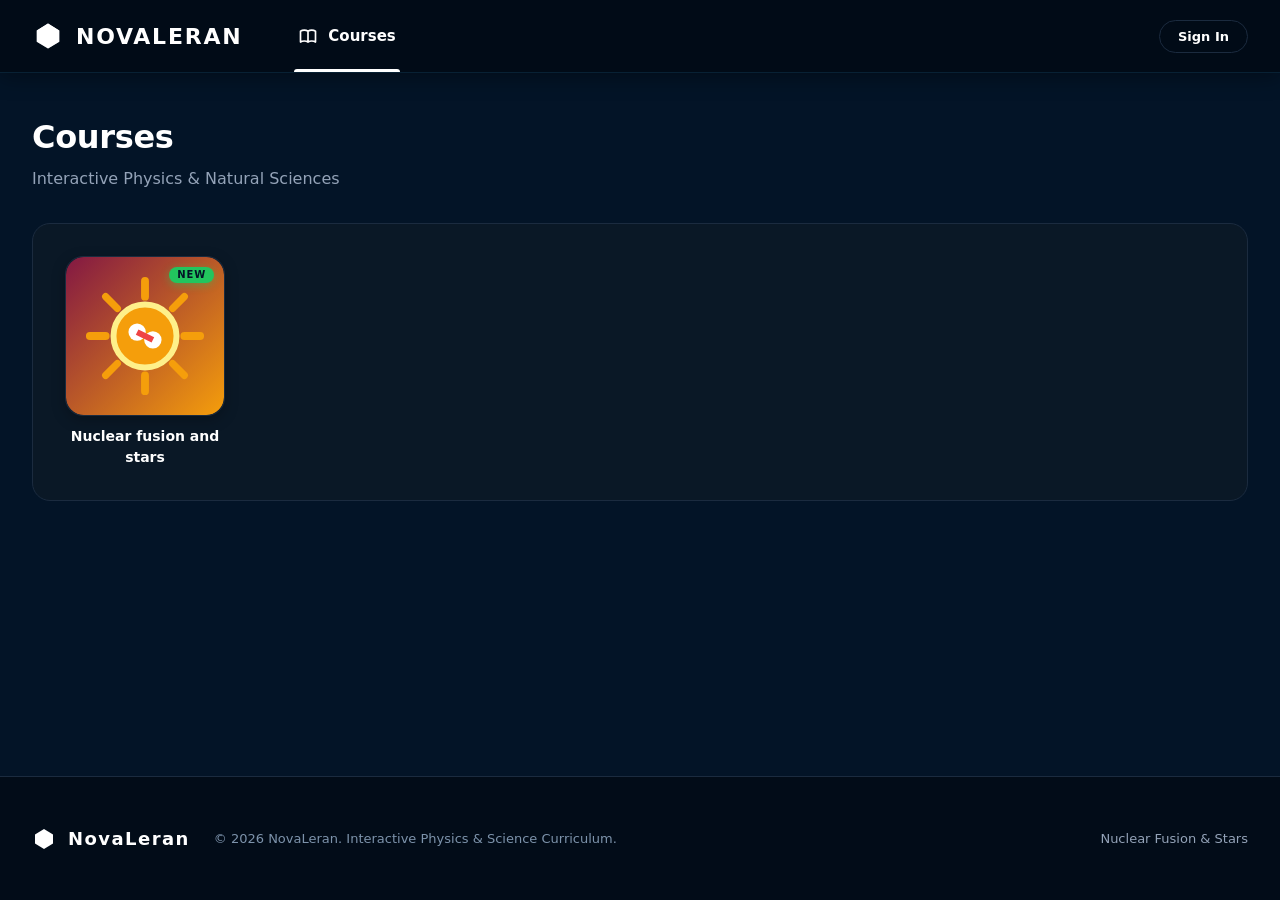
==== index.html @ f6491721 "Stick footer to bottom of viewport and add flex layout" ====
<!DOCTYPE html>
<html lang="en">
<head>
  <meta charset="utf-8">
  <meta name="viewport" content="width=device-width, initial-scale=1">
  <title>Courses | NovaLeran | Interactive Physics &amp; Natural Sciences</title>
  <meta http-equiv="Cache-Control" content="no-cache, no-store, must-revalidate">
  <meta http-equiv="Pragma" content="no-cache">
  <meta http-equiv="Expires" content="0">
  <link rel="stylesheet" href="style.css?v=14">
  <!-- Google Identity Services SDK for Google Sign-In -->
  <script src="https://accounts.google.com/gsi/client" async defer></script>
</head>
<body>

  <!-- ======================================================================
       Brilliant Header & Navigation
       ====================================================================== -->
  <header class="brilliant-header">
    <div class="header-inner">
      <div class="header-left">
        <!-- Brilliant Multifaceted Cube Logo -->
        <div class="brand-logo" id="brand-logo-btn" title="Brilliant Home">
          <div class="brand-icon">
            <svg width="30" height="30" viewBox="0 0 24 24" fill="none" xmlns="http://www.w3.org/2000/svg">
              <path d="M12 2L3 7.5v9L12 22l9-5.5v-9L12 2z" fill="#ffffff"/>
              <path d="M12 2l9 5.5-9 5.5-9-5.5L12 2z" fill="rgba(255,255,255,0.95)"/>
              <path d="M12 13v9l9-5.5v-9L12 13z" fill="rgba(255,255,255,0.7)"/>
              <path d="M12 13L3 7.5v9l9 5.5v-9z" fill="rgba(255,255,255,0.45)"/>
            </svg>
          </div>
          <span class="brand-name">NovaLeran</span>
        </div>

        <nav class="nav-links">
          <a class="nav-item active" data-nav="courses" href="#">
            <svg width="20" height="20" fill="none" stroke="currentColor" stroke-width="2" viewBox="0 0 24 24">
              <path d="M12 6.253v13m0-13C10.832 5.477 9.246 5 7.5 5S4.168 5.477 3 6.253v13C4.168 18.477 5.754 18 7.5 18s3.332.477 4.5 1.253m0-13C13.168 5.477 14.754 5 16.5 5c1.747 0 3.332.477 4.5 1.253v13C19.832 18.477 18.247 18 16.5 18c-1.746 0-3.332.477-4.5 1.253" stroke-linecap="round" stroke-linejoin="round"/>
            </svg>
            <span>Courses</span>
            <div class="nav-indicator"></div>
          </a>
        </nav>
      </div>

      <!-- Right Header Actions (Sign In / User Profile) -->
      <div class="header-right" id="header-auth-container">
        <!-- Dynambically rendered by app.js -->
        <button class="nav-signin-btn" id="nav-signin-btn">Sign In</button>
      </div>
    </div>
  </header>

  <!-- ======================================================================
       Main Content (Learning Paths Only)
       ====================================================================== -->
  <main class="page-main">
    
    <!-- Hero Heading -->
    <div class="page-hero">
      <h1 class="page-title">Courses</h1>
      <p class="page-subtitle">Interactive Physics &amp; Natural Sciences</p>
    </div>

    <!-- Chapter Grid Container (Rendered dynamically by app.js) -->
    <div id="learning-paths-list">
      <!-- Chapter card rendered here -->
    </div>

  </main>

  <!-- ======================================================================
       Brilliant Footer
       ====================================================================== -->
  <footer style="width: 100%; background: #020c18; border-top: 1px solid var(--border-subtle); padding: 48px 32px;">
    <div style="max-width: 1360px; margin: 0 auto; display: flex; flex-wrap: wrap; justify-content: space-between; align-items: center; gap: 24px;">
      <div style="display: flex; align-items: center; gap: 12px;">
        <svg width="24" height="24" viewBox="0 0 24 24" fill="none">
          <path d="M12 2L3 7.5v9L12 22l9-5.5v-9L12 2z" fill="#ffffff"/>
        </svg>
        <span style="font-size: 18px; font-weight: 800; letter-spacing: 0.08em; color: #fff;">NovaLeran</span>
        <span style="font-size: 13px; color: var(--text-muted); margin-left: 12px;">
          © 2026 NovaLeran. Interactive Physics &amp; Science Curriculum.
        </span>
      </div>
      <div style="display: flex; flex-wrap: wrap; gap: 20px; font-size: 13px; color: var(--text-secondary);">
        <a href="#" onclick="filterBySubject('All'); return false;">Nuclear Fusion &amp; Stars</a>
      </div>
    </div>
  </footer>

  <!-- Scripts -->
  <script src="curriculum-data.js?v=14"></script>
  <script src="app.js?v=14"></script>
</body>
</html>
---- style.css ----
/* ==========================================================================
   Brilliant.org Exact Clone Stylesheet
   Faithful replication of https://brilliant.org/courses/
   ========================================================================== */

:root {
  --bg-primary: #031427;
  --bg-header: rgba(2, 11, 22, 0.88);
  --bg-container: #0a1826;
  --bg-card: #0e1c2b;
  --bg-card-hover: #132437;
  --bg-input: #081624;
  --border-subtle: #1b2b3f;
  --border-hover: #29405d;
  
  --brilliant-blue: #2f6fee;
  --brilliant-blue-hover: #4582f6;
  --brilliant-gold: #f59e0b;
  --brilliant-flame: #ff7b00;
  --brilliant-green: #22c55e;
  --brilliant-purple: #8b5cf6;
  --brilliant-sky: #38bdf8;
  
  --text-primary: #ffffff;
  --text-secondary: #94a3b8;
  --text-muted: #7d93ab;
  --text-dim: #64748b;
  
  --shadow-sm: 0 2px 8px rgba(0, 0, 0, 0.25);
  --shadow-md: 0 8px 24px rgba(0, 0, 0, 0.35);
  --shadow-lg: 0 16px 40px rgba(0, 0, 0, 0.5);
  --shadow-glow: 0 0 20px rgba(47, 111, 238, 0.3);
}

* {
  margin: 0;
  padding: 0;
  box-sizing: border-box;
}

body {
  font-family: 'Inter', system-ui, -apple-system, BlinkMacSystemFont, "Segoe UI", Roboto, sans-serif;
  background-color: var(--bg-primary);
  color: var(--text-primary);
  min-height: 100vh;
  display: flex;
  flex-direction: column;
  line-height: 1.5;
  overflow-x: hidden;
  -webkit-font-smoothing: antialiased;
}

a {
  color: inherit;
  text-decoration: none;
}

button, input, textarea, select {
  font-family: inherit;
  color: inherit;
}

/* Custom Scrollbar */
::-webkit-scrollbar {
  width: 8px;
  height: 8px;
}
::-webkit-scrollbar-track {
  background: var(--bg-primary);
}
::-webkit-scrollbar-thumb {
  background: var(--border-subtle);
  border-radius: 4px;
}
::-webkit-scrollbar-thumb:hover {
  background: var(--border-hover);
}

/* ==========================================================================
   Brilliant Header & Navigation
   ========================================================================== */
.brilliant-header {
  width: 100%;
  background: var(--bg-header);
  border-bottom: 1px solid rgba(56, 189, 248, 0.12);
  position: sticky;
  top: 0;
  z-index: 50;
  backdrop-filter: blur(16px);
  -webkit-backdrop-filter: blur(16px);
  box-shadow: 0 4px 20px rgba(0, 0, 0, 0.35);
}

.header-inner {
  max-width: 1360px;
  margin: 0 auto;
  padding: 0 32px;
  height: 72px;
  display: flex;
  align-items: center;
  justify-content: space-between;
}

.header-left {
  display: flex;
  align-items: center;
  gap: 40px;
}

.brand-logo {
  display: flex;
  align-items: center;
  gap: 12px;
  cursor: pointer;
  user-select: none;
}

.brand-icon {
  width: 32px;
  height: 32px;
  display: flex;
  align-items: center;
  justify-content: center;
}

.brand-name {
  font-size: 22px;
  font-weight: 800;
  letter-spacing: 0.08em;
  color: #fff;
  text-transform: uppercase;
}

.nav-links {
  display: flex;
  align-items: center;
  height: 72px;
  gap: 6px;
}

.nav-item {
  position: relative;
  display: flex;
  align-items: center;
  gap: 10px;
  padding: 0 16px;
  height: 100%;
  font-size: 15px;
  font-weight: 600;
  color: var(--text-secondary);
  transition: color 0.15s ease;
  cursor: pointer;
}

.nav-item:hover {
  color: #fff;
}

.nav-item.active {
  color: #fff;
}

.nav-indicator {
  position: absolute;
  bottom: 0;
  left: 12px;
  right: 12px;
  height: 3px;
  background: #fff;
  border-radius: 3px 3px 0 0;
}

.header-right {
  display: flex;
  align-items: center;
  gap: 12px;
}

.pill-stat {
  display: flex;
  align-items: center;
  gap: 8px;
  padding: 6px 14px;
  border-radius: 999px;
  font-size: 14px;
  font-weight: 700;
  color: #fff;
  background-color: #141f2d;
  border: 1px solid var(--border-subtle);
  cursor: pointer;
  user-select: none;
  transition: all 0.15s ease;
}

.pill-stat:hover {
  border-color: var(--border-hover);
  background-color: #1c2b3d;
  transform: translateY(-1px);
}

.pill-stat.streak-pill svg {
  color: var(--brilliant-flame);
}

.pill-stat.energy-pill svg {
  color: var(--brilliant-sky);
}

.upgrade-btn {
  background: var(--brilliant-green);
  color: #042f1a;
  font-size: 13px;
  font-weight: 700;
  padding: 8px 16px;
  border-radius: 999px;
  border: none;
  cursor: pointer;
  transition: all 0.15s ease;
}

.upgrade-btn:hover {
  background: #34d399;
  box-shadow: 0 2px 10px rgba(52, 211, 153, 0.4);
}

.avatar-btn {
  width: 38px;
  height: 38px;
  border-radius: 50%;
  background: linear-gradient(135deg, #4f5df5, #f59e0b);
  display: flex;
  align-items: center;
  justify-content: center;
  color: #fff;
  font-size: 14px;
  font-weight: 700;
  border: 2px solid var(--border-subtle);
  cursor: pointer;
  transition: transform 0.15s ease;
}

.avatar-btn:hover {
  transform: scale(1.05);
}

/* ==========================================================================
   Navbar Authentication Controls & User Dropdown
   ========================================================================== */
.header-right {
  display: flex;
  align-items: center;
  gap: 12px;
  position: relative;
}

/* ==========================================================================
   Student Progress Bars (Header, Path Sections, Profile)
   ========================================================================== */
.header-progress-widget {
  display: flex;
  flex-direction: column;
  gap: 4px;
  background: rgba(255, 255, 255, 0.05);
  border: 1px solid rgba(255, 255, 255, 0.12);
  border-radius: 12px;
  padding: 6px 14px;
  min-width: 150px;
  cursor: pointer;
  transition: all 0.2s ease;
}

.header-progress-widget:hover {
  background: rgba(255, 255, 255, 0.1);
  border-color: rgba(59, 130, 246, 0.4);
  transform: translateY(-1px);
}

.header-progress-info {
  display: flex;
  justify-content: space-between;
  align-items: center;
  font-size: 11px;
  font-weight: 700;
}

.header-progress-label {
  color: var(--text-muted, #94a3b8);
  text-transform: uppercase;
  letter-spacing: 0.05em;
}

.header-progress-val {
  color: #38bdf8;
}

.header-progress-track {
  width: 100%;
  height: 5px;
  background: rgba(255, 255, 255, 0.1);
  border-radius: 999px;
  overflow: hidden;
}

.header-progress-fill {
  height: 100%;
  background: linear-gradient(90deg, #3b82f6, #22c55e);
  border-radius: 999px;
  transition: width 0.4s cubic-bezier(0.4, 0, 0.2, 1);
}

.path-progress-badge {
  display: flex;
  align-items: center;
  gap: 12px;
  background: rgba(8, 22, 36, 0.8);
  border: 1px solid rgba(255, 255, 255, 0.1);
  border-radius: 10px;
  padding: 8px 14px;
  margin-top: 8px;
}

.path-progress-track {
  flex: 1;
  height: 6px;
  background: rgba(255, 255, 255, 0.08);
  border-radius: 999px;
  overflow: hidden;
}

.path-progress-fill {
  height: 100%;
  background: linear-gradient(90deg, #4f5df5, #38bdf8);
  border-radius: 999px;
  transition: width 0.3s ease;
}

.nav-signin-btn {
  background: transparent;
  color: var(--text-primary, #fff);
  border: 1px solid var(--border-subtle, rgba(255, 255, 255, 0.15));
  padding: 8px 18px;
  border-radius: 999px;
  font-size: 13px;
  font-weight: 700;
  cursor: pointer;
  transition: all 0.2s cubic-bezier(0.4, 0, 0.2, 1);
}

.nav-signin-btn:hover {
  background: rgba(255, 255, 255, 0.08);
  border-color: rgba(255, 255, 255, 0.3);
  color: #fff;
  transform: translateY(-1px);
}

.nav-signup-btn {
  background: linear-gradient(135deg, #3b82f6, #4f5df5);
  color: #fff;
  border: none;
  padding: 8px 20px;
  border-radius: 999px;
  font-size: 13px;
  font-weight: 700;
  cursor: pointer;
  box-shadow: 0 2px 10px rgba(59, 130, 246, 0.35);
  transition: all 0.2s cubic-bezier(0.4, 0, 0.2, 1);
}

.nav-signup-btn:hover {
  background: linear-gradient(135deg, #2563eb, #4338ca);
  box-shadow: 0 4px 16px rgba(59, 130, 246, 0.5);
  transform: translateY(-1px);
}

.user-menu-wrapper {
  position: relative;
  display: flex;
  align-items: center;
}

.user-menu-btn {
  display: flex;
  align-items: center;
  gap: 10px;
  background: rgba(255, 255, 255, 0.05);
  border: 1px solid var(--border-subtle, rgba(255, 255, 255, 0.15));
  padding: 4px 12px 4px 6px;
  border-radius: 999px;
  cursor: pointer;
  transition: all 0.2s ease;
}

.user-menu-btn:hover {
  background: rgba(255, 255, 255, 0.1);
  border-color: rgba(255, 255, 255, 0.3);
}

.user-menu-name {
  font-size: 13px;
  font-weight: 700;
  color: #fff;
  max-width: 120px;
  overflow: hidden;
  text-overflow: ellipsis;
  white-space: nowrap;
}

.auth-dropdown {
  position: absolute;
  top: calc(100% + 10px);
  right: 0;
  width: 280px;
  background: #0b1726;
  border: 1px solid var(--border-subtle, rgba(255, 255, 255, 0.15));
  border-radius: 16px;
  box-shadow: 0 12px 32px rgba(0, 0, 0, 0.6), 0 0 0 1px rgba(255, 255, 255, 0.05);
  padding: 16px;
  z-index: 1000;
  display: none;
  animation: dropdownFadeIn 0.2s cubic-bezier(0.16, 1, 0.3, 1);
}

.auth-dropdown.show {
  display: block;
}

@keyframes dropdownFadeIn {
  from { opacity: 0; transform: translateY(-8px) scale(0.96); }
  to { opacity: 1; transform: translateY(0) scale(1); }
}

.dropdown-user-info {
  display: flex;
  align-items: center;
  gap: 12px;
  padding-bottom: 14px;
  border-bottom: 1px solid rgba(255, 255, 255, 0.08);
  margin-bottom: 12px;
}

.dropdown-item {
  display: flex;
  align-items: center;
  gap: 10px;
  width: 100%;
  padding: 10px 12px;
  background: transparent;
  border: none;
  border-radius: 8px;
  color: var(--text-secondary, #cbd5e1);
  font-size: 13px;
  font-weight: 600;
  cursor: pointer;
  transition: all 0.15s ease;
  text-align: left;
}

.dropdown-item:hover {
  background: rgba(255, 255, 255, 0.08);
  color: #fff;
}

.dropdown-item.danger:hover {
  background: rgba(239, 68, 68, 0.15);
  color: #f87171;
}

/* Auth Modal Specific Styles */
.auth-tabs {
  display: flex;
  background: rgba(255, 255, 255, 0.05);
  border-radius: 10px;
  padding: 4px;
  margin-bottom: 24px;
}

.auth-tab-btn {
  flex: 1;
  padding: 10px;
  border: none;
  background: transparent;
  color: var(--text-secondary, #cbd5e1);
  font-size: 14px;
  font-weight: 700;
  border-radius: 8px;
  cursor: pointer;
  transition: all 0.2s ease;
}

.auth-tab-btn.active {
  background: #3b82f6;
  color: #fff;
  box-shadow: 0 2px 8px rgba(59, 130, 246, 0.3);
}

.auth-form-group {
  margin-bottom: 16px;
  text-align: left;
}

.auth-form-group label {
  display: block;
  font-size: 12px;
  font-weight: 700;
  color: var(--text-muted, #94a3b8);
  text-transform: uppercase;
  letter-spacing: 0.05em;
  margin-bottom: 6px;
}

.auth-input {
  width: 100%;
  padding: 12px 14px;
  background: #06111e;
  border: 1px solid rgba(255, 255, 255, 0.15);
  border-radius: 10px;
  color: #fff;
  font-size: 14px;
  outline: none;
  transition: border-color 0.2s ease;
}

.auth-input:focus {
  border-color: #3b82f6;
  box-shadow: 0 0 0 3px rgba(59, 130, 246, 0.2);
}

.social-login-row {
  display: flex;
  gap: 12px;
  margin-top: 16px;
}

.social-auth-btn {
  flex: 1;
  display: flex;
  align-items: center;
  justify-content: center;
  gap: 8px;
  padding: 10px;
  background: #081624;
  border: 1px solid rgba(255, 255, 255, 0.12);
  border-radius: 10px;
  color: #fff;
  font-size: 13px;
  font-weight: 600;
  cursor: pointer;
  transition: background 0.2s ease;
}

.social-auth-btn:hover {
  background: rgba(255, 255, 255, 0.1);
  border-color: rgba(255, 255, 255, 0.25);
}

/* ==========================================================================
   Page Main Container
   ========================================================================== */
.page-main {
  width: 100%;
  max-width: 1360px;
  margin: 0 auto;
  padding: 40px 32px 80px;
  flex: 1 0 auto;
  box-sizing: border-box;
}

footer {
  margin-top: auto;
  width: 100%;
}

.page-hero {
  margin-bottom: 32px;
}

.page-title {
  font-size: 32px;
  font-weight: 800;
  letter-spacing: -0.01em;
  color: #fff;
  margin-bottom: 6px;
}

.page-subtitle {
  font-size: 16px;
  color: var(--text-secondary);
}

/* Subject Filter Buttons & Controls */
.learning-paths-controls {
  display: flex;
  flex-wrap: wrap;
  align-items: center;
  justify-content: space-between;
  gap: 16px;
  margin-bottom: 32px;
}

.subject-filter-row {
  display: flex;
  align-items: center;
  gap: 10px;
  overflow-x: auto;
  -webkit-overflow-scrolling: touch;
  scrollbar-width: none;
  padding-bottom: 4px;
  margin-bottom: 0;
}

.subject-filter-row::-webkit-scrollbar {
  display: none;
}

.subject-filter-btn {
  padding: 9px 18px;
  border-radius: 999px;
  font-size: 13.5px;
  font-weight: 600;
  background: var(--bg-card);
  border: 1px solid var(--border-subtle);
  color: var(--text-secondary);
  cursor: pointer;
  white-space: nowrap;
  flex-shrink: 0;
  transition: all 0.15s ease;
}

.subject-filter-btn:hover {
  color: #fff;
  border-color: var(--border-hover);
  background: #142232;
}

.subject-filter-btn.active {
  background: #fff;
  color: #031427;
  border-color: #fff;
  font-weight: 700;
}

/* ==========================================================================
   Learning Path Track Row (Horizontal Scroll)
   ========================================================================== */
.path-section {
  margin-bottom: 48px;
}

.path-section-header {
  display: flex;
  align-items: center;
  gap: 16px;
  margin-bottom: 18px;
}

.path-section-text {
  display: flex;
  flex-direction: column;
}

.path-section-meta {
  font-size: 11px;
  font-weight: 800;
  letter-spacing: 0.08em;
  color: var(--text-muted);
  text-transform: uppercase;
}

.path-section-title {
  font-size: 20px;
  font-weight: 800;
  color: #fff;
  margin: 1px 0;
}

.path-section-desc {
  font-size: 13px;
  color: var(--text-secondary);
}

.path-track-container {
  background-color: var(--bg-container);
  border: 1px solid var(--border-subtle);
  border-radius: 16px;
  padding: 24px;
  display: flex;
  gap: 16px;
  overflow-x: auto;
  -webkit-overflow-scrolling: touch;
  scroll-snap-type: x proximity;
  scrollbar-width: thin;
}

.course-tile {
  display: flex;
  flex-direction: column;
  align-items: center;
  gap: 10px;
  cursor: pointer;
  flex-shrink: 0;
  text-decoration: none;
  scroll-snap-align: start;
  transition: transform 0.2s ease;
}

.course-tile:hover {
  transform: translateY(-4px);
}

.tile-box {
  width: 160px;
  height: 160px;
  background-color: var(--bg-card);
  border: 1px solid var(--border-subtle);
  border-radius: 18px;
  padding: 0;
  display: flex;
  align-items: center;
  justify-content: center;
  position: relative;
  overflow: hidden;
  transition: all 0.25s cubic-bezier(0.4, 0, 0.2, 1);
  box-shadow: 0 4px 14px rgba(0, 0, 0, 0.25);
}

.course-tile:hover .tile-box {
  border-color: var(--brilliant-blue);
  box-shadow: 0 8px 24px rgba(47, 111, 238, 0.4);
}

.tile-icon-wrap {
  width: 100%;
  height: 100%;
  border-radius: inherit;
  display: flex;
  align-items: center;
  justify-content: center;
  box-shadow: none;
  border: none;
  overflow: hidden;
  position: relative;
  transition: transform 0.3s cubic-bezier(0.34, 1.56, 0.64, 1);
  flex-shrink: 0;
}

.course-tile:hover .tile-icon-wrap {
  transform: scale(1.05);
}

.tile-box .tile-icon-wrap svg {
  width: 100% !important;
  height: 100% !important;
  display: block;
  padding: 16px;
  box-sizing: border-box;
}

.tile-box .tile-icon-wrap svg.kinematics-svg,
.tile-box .tile-icon-wrap svg.full-bleed-svg {
  padding: 8px;
}

.modal-head .tile-icon-wrap svg {
  width: 100% !important;
  height: 100% !important;
  display: block;
  padding: 4px;
  box-sizing: border-box;
}

.tile-tag-new {
  position: absolute;
  top: 10px;
  right: 10px;
  background: #22c55e;
  color: #031427;
  font-size: 10px;
  font-weight: 800;
  text-transform: uppercase;
  letter-spacing: 0.08em;
  padding: 3px 8px;
  border-radius: 999px;
  box-shadow: 0 2px 8px rgba(34, 197, 94, 0.45);
  z-index: 15;
  line-height: 1;
  pointer-events: none;
  display: inline-block !important;
  visibility: visible !important;
  opacity: 1 !important;
}

.chapters-showcase-container {
  display: flex;
  flex-wrap: wrap;
  align-items: center;
  gap: 24px;
  background-color: var(--bg-container);
  border: 1px solid var(--border-subtle);
  border-radius: 18px;
  padding: 32px;
  margin-top: 8px;
  margin-bottom: 48px;
}

.tile-title {
  font-size: 14px;
  font-weight: 600;
  color: #fff;
  text-align: center;
  max-width: 160px;
}

/* ==========================================================================
   Browse All Courses Catalog Section
   ========================================================================== */
.catalog-section {
  margin-top: 56px;
}

.catalog-header {
  margin-bottom: 24px;
}

.catalog-title {
  font-size: 26px;
  font-weight: 800;
  color: #fff;
  margin-bottom: 6px;
}

.catalog-subtitle {
  font-size: 15px;
  color: var(--text-secondary);
}

.catalog-toolbar {
  display: flex;
  flex-wrap: wrap;
  align-items: center;
  justify-content: space-between;
  gap: 16px;
  background: var(--bg-container);
  border: 1px solid var(--border-subtle);
  padding: 16px 20px;
  border-radius: 14px;
  margin-bottom: 28px;
}

.search-field {
  position: relative;
  flex: 1;
  min-width: 280px;
  max-width: 480px;
}

.search-field svg {
  position: absolute;
  left: 14px;
  top: 50%;
  transform: translateY(-50%);
  color: var(--text-muted);
  width: 18px;
  height: 18px;
}

.search-input {
  width: 100%;
  padding: 10px 16px 10px 42px;
  background: var(--bg-input);
  border: 1px solid var(--border-subtle);
  border-radius: 10px;
  color: #fff;
  font-size: 14px;
  outline: none;
  transition: border-color 0.2s ease, box-shadow 0.2s ease;
}

.search-input:focus {
  border-color: var(--brilliant-blue);
  box-shadow: 0 0 12px rgba(47, 111, 238, 0.3);
}

.catalog-filter-tabs {
  display: flex;
  flex-wrap: wrap;
  gap: 8px;
}

.filter-tab {
  padding: 8px 14px;
  background: var(--bg-input);
  border: 1px solid var(--border-subtle);
  border-radius: 999px;
  font-size: 13px;
  font-weight: 600;
  color: var(--text-secondary);
  cursor: pointer;
  transition: all 0.15s ease;
}

.filter-tab:hover {
  background: #142232;
  color: #fff;
}

.filter-tab.active {
  background: var(--brilliant-blue);
  color: #fff;
  border-color: var(--brilliant-blue);
  box-shadow: 0 2px 10px rgba(47, 111, 238, 0.35);
}

/* ==========================================================================
   Catalog Course Cards Grid
   ========================================================================== */
.catalog-grid {
  display: grid;
  grid-template-columns: repeat(auto-fill, minmax(340px, 1fr));
  gap: 20px;
}

.catalog-card {
  background: var(--bg-card);
  border: 1px solid var(--border-subtle);
  border-radius: 16px;
  padding: 24px;
  display: flex;
  flex-direction: column;
  justify-content: space-between;
  transition: transform 0.2s ease, border-color 0.2s ease, box-shadow 0.2s ease;
  position: relative;
  cursor: pointer;
}

.catalog-card:hover {
  transform: translateY(-3px);
  border-color: var(--border-hover);
  box-shadow: var(--shadow-md);
}

.card-top-row {
  display: flex;
  align-items: flex-start;
  justify-content: space-between;
  margin-bottom: 12px;
}

.card-tags {
  display: flex;
  align-items: center;
  gap: 8px;
}

.tag-subject {
  font-size: 11px;
  font-weight: 700;
  padding: 3px 8px;
  border-radius: 6px;
  background: rgba(47, 111, 238, 0.15);
  color: #93c5fd;
  border: 1px solid rgba(47, 111, 238, 0.3);
}

.tag-level {
  font-size: 11px;
  font-weight: 600;
  padding: 3px 8px;
  border-radius: 6px;
  background: rgba(255, 255, 255, 0.06);
  color: var(--text-secondary);
}

.card-bookmark-btn {
  background: none;
  border: none;
  color: var(--text-muted);
  cursor: pointer;
  padding: 4px;
  display: flex;
  align-items: center;
  justify-content: center;
  transition: color 0.15s ease;
}

.card-bookmark-btn:hover {
  color: var(--brilliant-gold);
}

.card-title {
  font-size: 18px;
  font-weight: 700;
  color: #fff;
  margin-bottom: 8px;
  line-height: 1.35;
}

.card-desc {
  font-size: 13px;
  color: var(--text-secondary);
  margin-bottom: 18px;
  line-height: 1.5;
  display: -webkit-box;
  -webkit-line-clamp: 2;
  -webkit-box-orient: vertical;
  overflow: hidden;
}

.card-sections-box {
  background: #081624;
  border: 1px solid rgba(27, 43, 63, 0.6);
  border-radius: 10px;
  padding: 12px;
  margin-bottom: 18px;
  display: flex;
  flex-direction: column;
  gap: 6px;
}

.card-section-row {
  display: flex;
  align-items: center;
  justify-content: space-between;
  font-size: 12px;
  color: #cbd5e1;
}

.card-bottom-row {
  display: flex;
  align-items: center;
  justify-content: space-between;
  padding-top: 16px;
  border-top: 1px solid var(--border-subtle);
}

.action-start-btn {
  display: inline-flex;
  align-items: center;
  gap: 8px;
  background: var(--brilliant-blue);
  color: #fff;
  border: none;
  border-radius: 8px;
  padding: 8px 16px;
  font-size: 13px;
  font-weight: 700;
  cursor: pointer;
  transition: all 0.15s ease;
}

.action-start-btn:hover {
  background: var(--brilliant-blue-hover);
  box-shadow: 0 0 14px rgba(47, 111, 238, 0.4);
}

/* ==========================================================================
   Modals & Popovers
   ========================================================================== */
.modal-overlay {
  position: fixed;
  inset: 0;
  background: rgba(3, 20, 39, 0.88);
  backdrop-filter: blur(8px);
  z-index: 1000;
  display: flex;
  align-items: center;
  justify-content: center;
  padding: 24px;
}

.modal-dialog {
  background: #0a1826;
  border: 1px solid var(--border-subtle);
  border-radius: 20px;
  width: 100%;
  max-width: 1100px;
  max-height: 90vh;
  display: flex;
  flex-direction: column;
  overflow: hidden;
  box-shadow: var(--shadow-lg);
  animation: modalPop 0.2s ease-out;
}

@keyframes modalPop {
  from { opacity: 0; transform: scale(0.97); }
  to { opacity: 1; transform: scale(1); }
}

.modal-head {
  padding: 24px 32px;
  border-bottom: 1px solid var(--border-subtle);
  display: flex;
  align-items: center;
  justify-content: space-between;
  background: #0d1e30;
}

.modal-tabs-bar {
  display: flex;
  gap: 8px;
  padding: 12px 32px;
  background: #081624;
  border-bottom: 1px solid var(--border-subtle);
}

.tab-btn {
  padding: 8px 18px;
  border-radius: 8px;
  font-size: 13px;
  font-weight: 600;
  background: transparent;
  border: none;
  color: var(--text-muted);
  cursor: pointer;
  transition: all 0.15s ease;
}

.tab-btn:hover {
  color: #fff;
}

.tab-btn.active {
  background: var(--brilliant-blue);
  color: #fff;
}

.modal-content-area {
  padding: 32px;
  overflow-y: auto;
  flex: 1;
}

/* ==========================================================================
   Simulators, Formulas & Quizzes
   ========================================================================== */
.sim-panel {
  background: #06111d;
  border: 1px solid var(--border-subtle);
  border-radius: 16px;
  padding: 24px;
  margin: 16px 0;
}

.sim-viewport {
  width: 100%;
  height: 340px;
  background: #020b15;
  border: 1px solid #142233;
  border-radius: 12px;
  display: block;
}

.sim-toolbar {
  display: flex;
  flex-wrap: wrap;
  align-items: center;
  gap: 16px;
  margin-top: 16px;
  padding: 12px 16px;
  background: #0a1826;
  border-radius: 10px;
}

.formula-grid {
  display: grid;
  grid-template-columns: repeat(auto-fill, minmax(280px, 1fr));
  gap: 16px;
  margin: 20px 0;
}

.formula-box {
  background: #0e1c2b;
  border: 1px solid var(--border-subtle);
  border-radius: 10px;
  padding: 16px;
}

.formula-label {
  font-size: 12px;
  font-weight: 600;
  color: var(--brilliant-sky);
  margin-bottom: 6px;
}

.formula-equation {
  font-family: "Cambria Math", "Times New Roman", serif;
  font-size: 17px;
  color: #fef08a;
}

.quiz-card {
  background: #0e1c2b;
  border: 1px solid var(--border-subtle);
  border-radius: 12px;
  padding: 20px;
  margin-bottom: 18px;
}

.quiz-choice {
  display: block;
  width: 100%;
  text-align: left;
  padding: 12px 16px;
  margin-top: 8px;
  background: #081624;
  border: 1px solid var(--border-subtle);
  border-radius: 8px;
  font-size: 14px;
  color: #e2e8f0;
  cursor: pointer;
  transition: all 0.15s ease;
}

.quiz-choice:hover {
  background: #122436;
  border-color: var(--border-hover);
}

.quiz-choice.correct {
  background: rgba(34, 197, 94, 0.2);
  border-color: #22c55e;
  color: #86efac;
  font-weight: 600;
}

.quiz-choice.wrong {
  background: rgba(239, 68, 68, 0.2);
  border-color: #ef4444;
  color: #fca5a5;
}

/* ==========================================================================
   Legacy Animation Utilities
   ========================================================================== */
.site-view {
  animation: fadeIn 0.25s ease-in-out;
}

@keyframes fadeIn {
  from { opacity: 0; transform: translateY(6px); }
  to { opacity: 1; transform: translateY(0); }
}

/* Home Hero Section */
.home-hero-wrap {
  text-align: center;
  padding: 36px 0 56px;
  max-width: 1020px;
  margin: 0 auto;
}

.home-badge-pill {
  display: inline-flex;
  align-items: center;
  gap: 8px;
  padding: 6px 16px;
  border-radius: 999px;
  background: rgba(47, 111, 238, 0.12);
  border: 1px solid rgba(56, 189, 248, 0.3);
  color: var(--brilliant-sky);
  font-size: 12px;
  font-weight: 700;
  letter-spacing: 0.08em;
  text-transform: uppercase;
  margin-bottom: 24px;
}

.home-badge-pill .pill-dot {
  width: 8px;
  height: 8px;
  border-radius: 50%;
  background: #38bdf8;
  box-shadow: 0 0 10px #38bdf8;
  animation: pulseGlow 2s infinite ease-in-out;
}

@keyframes pulseGlow {
  0%, 100% { opacity: 1; transform: scale(1); }
  50% { opacity: 0.5; transform: scale(0.85); }
}

.home-main-title {
  font-size: 46px;
  line-height: 1.15;
  font-weight: 900;
  letter-spacing: -0.025em;
  color: #ffffff;
  margin-bottom: 20px;
}

.home-main-title .gradient-text {
  background: linear-gradient(135deg, #38bdf8 0%, #818cf8 50%, #f59e0b 100%);
  -webkit-background-clip: text;
  -webkit-text-fill-color: transparent;
}

.home-lead-text {
  font-size: 18px;
  line-height: 1.65;
  color: var(--text-secondary);
  max-width: 780px;
  margin: 0 auto 36px;
}

.home-cta-group {
  display: flex;
  align-items: center;
  justify-content: center;
  gap: 16px;
  flex-wrap: wrap;
  margin-bottom: 48px;
}

.home-btn-primary {
  display: inline-flex;
  align-items: center;
  gap: 10px;
  background: linear-gradient(135deg, #2f6fee, #1d4ed8);
  color: #ffffff;
  font-size: 15px;
  font-weight: 700;
  padding: 14px 28px;
  border-radius: 12px;
  border: none;
  cursor: pointer;
  box-shadow: 0 4px 18px rgba(47, 111, 238, 0.4);
  transition: all 0.2s ease;
}

.home-btn-primary:hover {
  background: linear-gradient(135deg, #4582f6, #2563eb);
  transform: translateY(-2px);
  box-shadow: 0 8px 26px rgba(47, 111, 238, 0.6);
}

.home-btn-secondary {
  display: inline-flex;
  align-items: center;
  gap: 8px;
  background: rgba(255, 255, 255, 0.05);
  color: #fff;
  font-size: 15px;
  font-weight: 600;
  padding: 14px 24px;
  border-radius: 12px;
  border: 1px solid var(--border-subtle);
  cursor: pointer;
  transition: all 0.2s ease;
}

.home-btn-secondary:hover {
  background: rgba(255, 255, 255, 0.1);
  border-color: var(--border-hover);
  transform: translateY(-2px);
}

/* Hero Key Pillars Bar */
.home-hero-stats {
  display: grid;
  grid-template-columns: repeat(3, 1fr);
  gap: 16px;
  max-width: 960px;
  margin: 0 auto;
  text-align: left;
}

.home-stat-card {
  background: var(--bg-card);
  border: 1px solid var(--border-subtle);
  border-radius: 14px;
  padding: 20px;
  transition: border-color 0.2s ease;
}

.home-stat-card:hover {
  border-color: var(--border-hover);
}

.home-stat-num {
  font-size: 20px;
  font-weight: 800;
  color: #fff;
  margin-bottom: 6px;
  display: flex;
  align-items: center;
  gap: 8px;
}

.home-stat-desc {
  font-size: 13px;
  color: var(--text-secondary);
  line-height: 1.45;
}

/* Section Common Styling */
.home-section {
  padding: 64px 0;
  border-top: 1px solid var(--border-subtle);
}

.home-section-header {
  text-align: center;
  max-width: 760px;
  margin: 0 auto 48px;
}

.home-section-badge {
  font-size: 12px;
  font-weight: 800;
  letter-spacing: 0.1em;
  color: var(--brilliant-sky);
  text-transform: uppercase;
  margin-bottom: 10px;
}

.home-section-title {
  font-size: 32px;
  font-weight: 800;
  color: #fff;
  margin-bottom: 12px;
  letter-spacing: -0.015em;
}

.home-section-desc {
  font-size: 16px;
  color: var(--text-secondary);
  line-height: 1.6;
}

/* The 4 Ways Grid */
.home-ways-grid {
  display: grid;
  grid-template-columns: repeat(2, 1fr);
  gap: 24px;
  margin-bottom: 32px;
}

.home-way-card {
  background: var(--bg-card);
  border: 1px solid var(--border-subtle);
  border-radius: 18px;
  padding: 32px;
  position: relative;
  overflow: hidden;
  transition: all 0.25s ease;
}

.home-way-card:hover {
  border-color: var(--border-hover);
  transform: translateY(-3px);
  box-shadow: var(--shadow-md);
}

.home-way-badge {
  display: inline-flex;
  align-items: center;
  gap: 6px;
  padding: 4px 12px;
  border-radius: 6px;
  font-size: 11px;
  font-weight: 800;
  letter-spacing: 0.06em;
  text-transform: uppercase;
  margin-bottom: 18px;
}

.home-way-icon {
  width: 52px;
  height: 52px;
  border-radius: 14px;
  display: flex;
  align-items: center;
  justify-content: center;
  font-size: 26px;
  margin-bottom: 20px;
  border: 1px solid rgba(255, 255, 255, 0.1);
}

.home-way-title {
  font-size: 22px;
  font-weight: 800;
  color: #fff;
  margin-bottom: 8px;
}

.home-way-tagline {
  font-size: 14px;
  font-weight: 600;
  color: var(--brilliant-sky);
  margin-bottom: 14px;
}

.home-way-text {
  font-size: 14px;
  color: var(--text-secondary);
  line-height: 1.6;
  margin-bottom: 20px;
}

.home-way-perks {
  list-style: none;
  display: flex;
  flex-direction: column;
  gap: 8px;
  border-top: 1px solid var(--border-subtle);
  padding-top: 16px;
}

.home-way-perks li {
  font-size: 13px;
  color: #cbd5e1;
  display: flex;
  align-items: center;
  gap: 8px;
}

.home-way-perks li svg {
  flex-shrink: 0;
  color: var(--brilliant-green);
}

/* Interactive Sandbox Container on Homepage */
.home-sandbox {
  background: var(--bg-container);
  border: 1px solid var(--border-subtle);
  border-radius: 20px;
  overflow: hidden;
  box-shadow: var(--shadow-lg);
  margin-top: 16px;
}

.home-sandbox-header {
  background: #06111e;
  border-bottom: 1px solid var(--border-subtle);
  padding: 18px 24px;
  display: flex;
  align-items: center;
  justify-content: space-between;
  flex-wrap: wrap;
  gap: 16px;
}

.home-sandbox-topic {
  display: flex;
  align-items: center;
  gap: 12px;
}

.home-sandbox-tabs {
  display: flex;
  gap: 8px;
  flex-wrap: wrap;
}

.home-sandbox-tab {
  padding: 8px 16px;
  border-radius: 8px;
  font-size: 13px;
  font-weight: 700;
  border: 1px solid var(--border-subtle);
  background: #081624;
  color: var(--text-secondary);
  cursor: pointer;
  transition: all 0.15s ease;
  display: flex;
  align-items: center;
  gap: 6px;
}

.home-sandbox-tab:hover {
  color: #fff;
  border-color: var(--border-hover);
}

.home-sandbox-tab.active {
  background: var(--brilliant-blue);
  color: #fff;
  border-color: var(--brilliant-blue);
  box-shadow: 0 2px 10px rgba(47, 111, 238, 0.4);
}

.home-sandbox-body {
  padding: 28px;
  min-height: 360px;
}

/* Comparison Table Section */
.home-comparison-grid {
  display: grid;
  grid-template-columns: 1fr 1fr;
  gap: 24px;
}

.home-comp-card {
  border-radius: 16px;
  padding: 28px;
  border: 1px solid var(--border-subtle);
}

.home-comp-card.bad {
  background: rgba(239, 68, 68, 0.04);
  border-color: rgba(239, 68, 68, 0.2);
}

.home-comp-card.good {
  background: rgba(34, 197, 94, 0.04);
  border-color: rgba(34, 197, 94, 0.3);
  position: relative;
}

.home-comp-title {
  font-size: 20px;
  font-weight: 800;
  margin-bottom: 16px;
  display: flex;
  align-items: center;
  gap: 10px;
}

.home-comp-list {
  list-style: none;
  display: flex;
  flex-direction: column;
  gap: 14px;
}

.home-comp-list li {
  font-size: 14px;
  line-height: 1.5;
  display: flex;
  align-items: flex-start;
  gap: 10px;
}

/* Curriculum Tracks Grid on Home */
.home-tracks-grid {
  display: grid;
  grid-template-columns: repeat(auto-fit, minmax(220px, 1fr));
  gap: 20px;
}

.home-track-card {
  background: var(--bg-card);
  border: 1px solid var(--border-subtle);
  border-radius: 16px;
  padding: 24px;
  display: flex;
  flex-direction: column;
  justify-content: space-between;
  cursor: pointer;
  transition: all 0.2s ease;
}

.home-track-card:hover {
  transform: translateY(-4px);
  border-color: var(--border-hover);
  box-shadow: var(--shadow-md);
}

/* Bottom CTA Banner */
.home-bottom-banner {
  background: linear-gradient(135deg, #07192f 0%, #0d284a 50%, #0f1c33 100%);
  border: 1px solid rgba(56, 189, 248, 0.3);
  border-radius: 24px;
  padding: 56px 40px;
  text-align: center;
  position: relative;
  overflow: hidden;
  box-shadow: 0 12px 40px rgba(0, 0, 0, 0.5);
  margin-top: 32px;
}

/* ==========================================================================
   Responsive Design System - Tablets & Mobile Devices
   ========================================================================== */

/* Large Tablets & Small Laptops (max-width: 1024px) */
@media (max-width: 1024px) {
  .header-inner {
    padding: 0 20px;
    height: 60px;
  }
  .page-main {
    padding: 28px 20px 60px;
  }
  .page-title {
    font-size: 28px;
  }
  .learning-paths-controls {
    gap: 14px;
  }
  .path-track-container {
    padding: 20px 18px;
    gap: 14px;
  }
  .tile-box {
    width: 148px;
    height: 148px;
  }
  .tile-title {
    max-width: 148px;
    font-size: 13.5px;
  }
}

/* Medium Tablets & iPads (max-width: 860px) */
@media (max-width: 860px) {
  .learning-paths-controls {
    flex-direction: column;
    align-items: stretch;
    gap: 16px;
  }
  .search-field {
    width: 100%;
    max-width: 100%;
    min-width: 0;
  }
  .path-section-header {
    flex-direction: column;
    align-items: flex-start;
    gap: 12px;
  }
  .path-section-text {
    width: 100%;
  }
  .path-section-text > div {
    flex-direction: column;
    align-items: flex-start !important;
    gap: 8px;
  }
  .path-section-text > div > div:last-child {
    width: 100%;
    min-width: 0 !important;
    text-align: left !important;
  }
}

/* Standard Mobile Devices & Phablets (max-width: 768px) */
@media (max-width: 768px) {
  .header-inner {
    padding: 0 16px;
    height: 56px;
  }
  .brand-name {
    font-size: 17px;
  }
  .brand-icon svg {
    width: 24px;
    height: 24px;
  }
  .nav-links {
    display: flex;
    gap: 8px;
  }
  .nav-item {
    padding: 6px 10px;
    font-size: 13px;
  }
  .header-right {
    gap: 8px;
  }
  .nav-signin-btn,
  .nav-signup-btn {
    padding: 6px 12px;
    font-size: 12px;
  }
  .header-progress-widget {
    min-width: 110px;
    padding: 4px 8px;
  }

  .page-main {
    padding: 20px 16px 44px;
  }
  .page-hero {
    margin-bottom: 20px;
  }
  .page-title {
    font-size: 24px;
  }
  .page-subtitle {
    font-size: 14px;
  }

  .subject-filter-row {
    gap: 8px;
    padding-bottom: 4px;
    width: 100%;
  }
  .subject-filter-btn {
    padding: 8px 14px;
    font-size: 12.5px;
  }

  .path-section {
    margin-bottom: 32px;
  }
  .path-section-title {
    font-size: 17px;
  }
  .path-section-desc {
    font-size: 12px;
  }

  .path-track-container {
    padding: 14px 12px;
    gap: 12px;
    border-radius: 14px;
  }
  .course-tile {
    gap: 8px;
  }
  .tile-box {
    width: 132px;
    height: 132px;
    border-radius: 14px;
  }
  .tile-box .tile-icon-wrap svg {
    padding: 12px;
  }
  .tile-box .tile-icon-wrap svg.kinematics-svg,
  .tile-box .tile-icon-wrap svg.full-bleed-svg {
    padding: 6px;
  }
  .tile-title {
    font-size: 12.5px;
    max-width: 132px;
    line-height: 1.35;
  }

  .modal-dialog {
    width: 95%;
    max-height: 90vh;
    border-radius: 14px;
    margin: 12px auto;
  }
  .modal-head {
    padding: 14px 16px;
    flex-wrap: wrap;
    gap: 10px;
  }
  .modal-head h2 {
    font-size: 18px !important;
  }
  .modal-tabs-bar {
    padding: 0 10px;
    overflow-x: auto;
    -webkit-overflow-scrolling: touch;
    white-space: nowrap;
    scrollbar-width: none;
  }
  .modal-tabs-bar::-webkit-scrollbar {
    display: none;
  }
  .modal-tabs-bar .tab-btn {
    padding: 10px 14px;
    font-size: 12.5px;
    flex-shrink: 0;
  }
  .modal-content-area {
    padding: 16px;
  }

  footer {
    padding: 32px 16px !important;
  }
  footer > div {
    flex-direction: column;
    align-items: flex-start !important;
    gap: 16px !important;
  }
}

/* Small Mobile Screens (max-width: 480px) */
@media (max-width: 480px) {
  .header-inner {
    padding: 0 12px;
  }
  .brand-name {
    font-size: 15.5px;
  }
  .page-main {
    padding: 16px 12px 36px;
  }
  .page-title {
    font-size: 21px;
  }
  .page-subtitle {
    font-size: 13px;
  }
  .tile-box {
    width: 118px;
    height: 118px;
    border-radius: 12px;
  }
  .tile-box .tile-icon-wrap svg {
    padding: 10px;
  }
  .tile-title {
    font-size: 11.5px;
    max-width: 118px;
  }
  .path-track-container {
    padding: 12px 10px;
    gap: 10px;
  }
  .subject-filter-btn {
    padding: 6px 11px;
    font-size: 11.5px;
  }
  .search-field {
    height: 40px;
  }
  .search-input {
    font-size: 12.5px;
    padding-left: 36px;
  }
  .action-start-btn {
    padding: 6px 12px;
    font-size: 12px;
  }
}
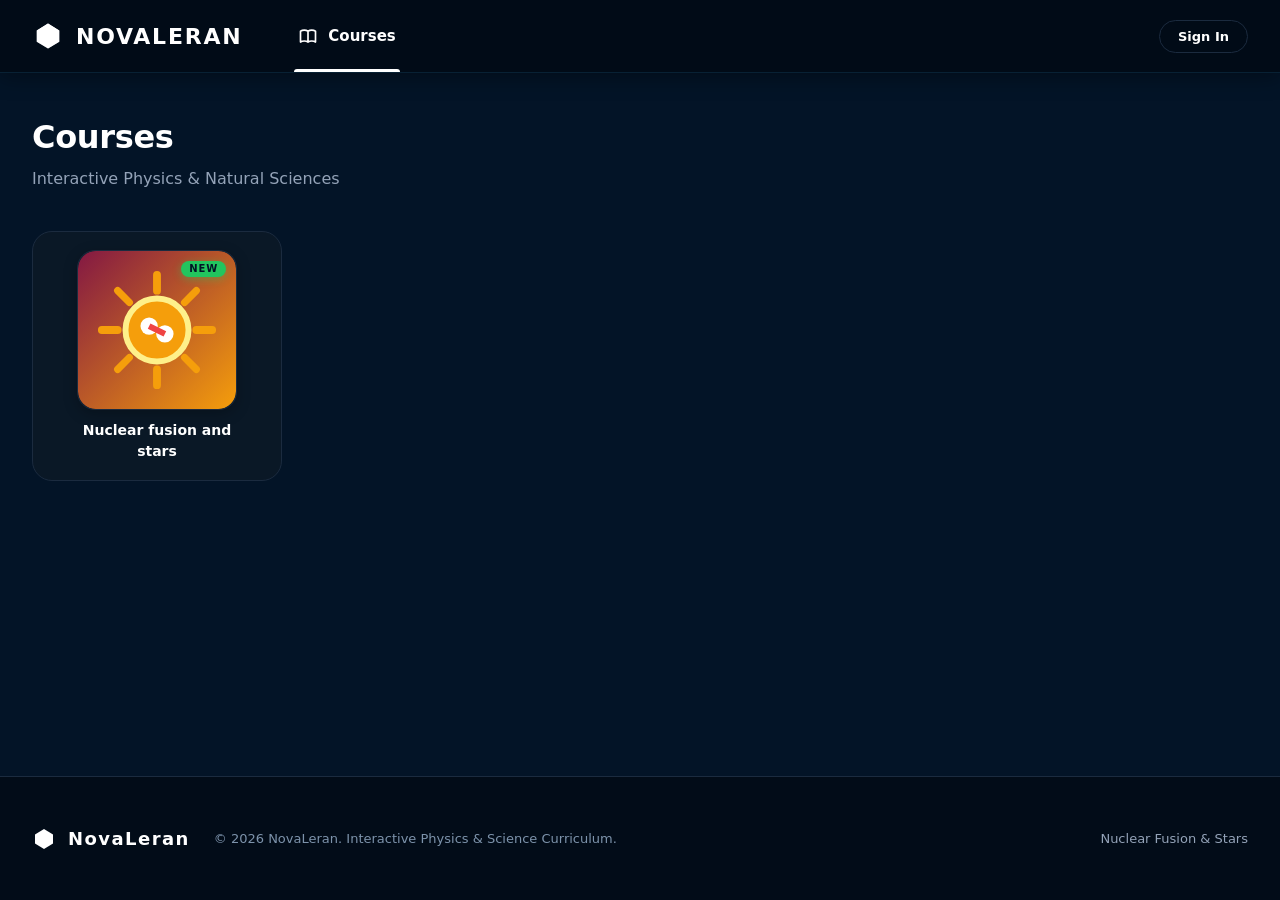
==== commit e3ccfcfb: "Make chapter card holder a square box (250px x 250px)" ====
--- a/index.html
+++ b/index.html
@@ -7,7 +7,7 @@
   <meta http-equiv="Cache-Control" content="no-cache, no-store, must-revalidate">
   <meta http-equiv="Pragma" content="no-cache">
   <meta http-equiv="Expires" content="0">
-  <link rel="stylesheet" href="style.css?v=14">
+  <link rel="stylesheet" href="style.css?v=15">
   <!-- Google Identity Services SDK for Google Sign-In -->
   <script src="https://accounts.google.com/gsi/client" async defer></script>
 </head>
@@ -90,7 +90,7 @@
   </footer>
 
   <!-- Scripts -->
-  <script src="curriculum-data.js?v=14"></script>
-  <script src="app.js?v=14"></script>
+  <script src="curriculum-data.js?v=15"></script>
+  <script src="app.js?v=15"></script>
 </body>
 </html>
--- a/style.css
+++ b/style.css
@@ -790,16 +790,22 @@
 }
 
 .chapters-showcase-container {
-  display: flex;
-  flex-wrap: wrap;
-  align-items: center;
-  gap: 24px;
+  display: inline-flex;
+  flex-direction: column;
+  align-items: center;
+  justify-content: center;
+  aspect-ratio: 1 / 1;
+  width: 250px;
+  height: 250px;
+  max-width: 100%;
   background-color: var(--bg-container);
   border: 1px solid var(--border-subtle);
-  border-radius: 18px;
-  padding: 32px;
+  border-radius: 20px;
+  padding: 20px;
   margin-top: 8px;
   margin-bottom: 48px;
+  box-sizing: border-box;
+  transition: all 0.2s ease;
 }
 
 .tile-title {
@@ -1888,6 +1894,12 @@
   .page-subtitle {
     font-size: 13px;
   }
+  .chapters-showcase-container {
+    width: 200px;
+    height: 200px;
+    padding: 16px;
+    border-radius: 16px;
+  }
   .tile-box {
     width: 118px;
     height: 118px;
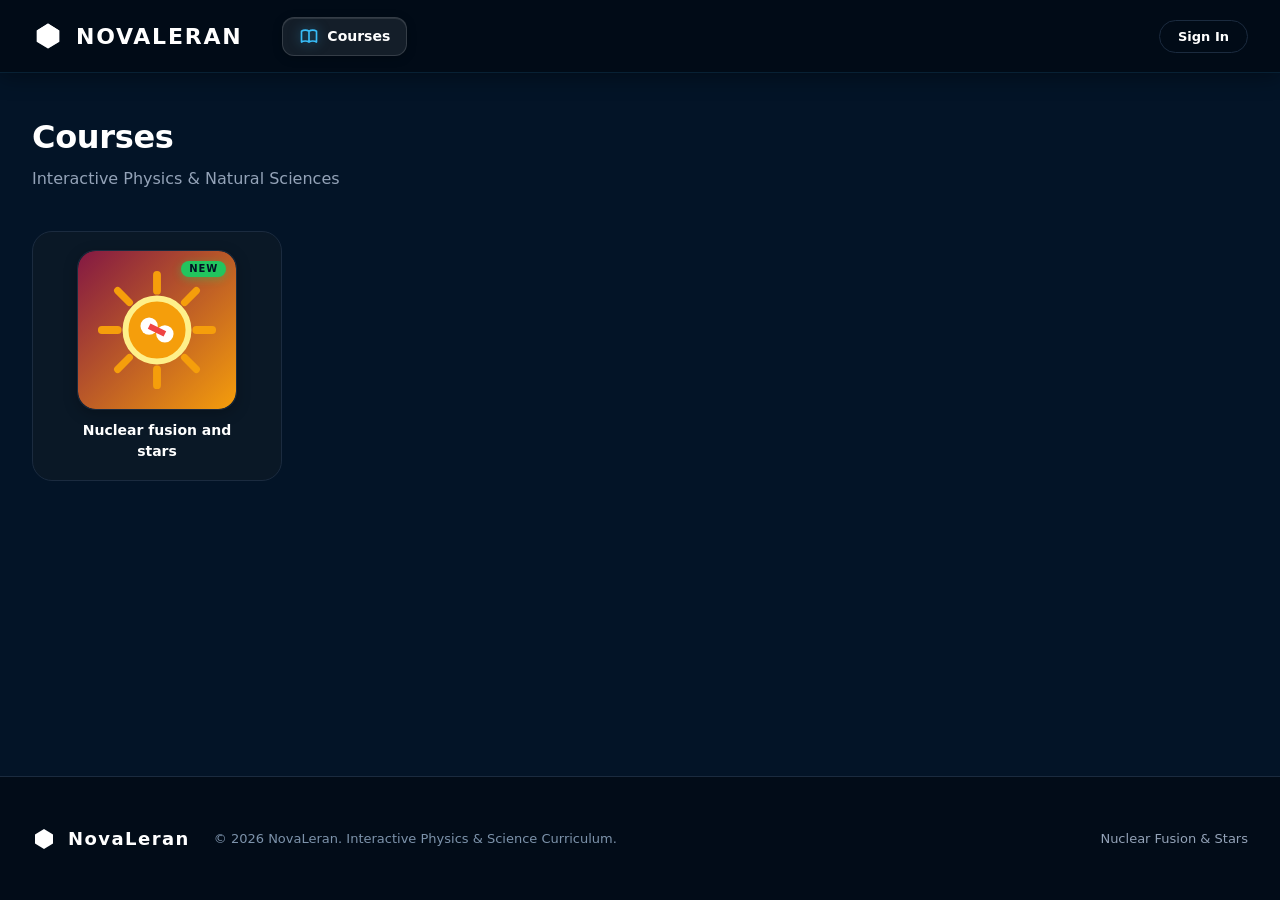
==== commit 8ab3db09: "Remove navbar underline and highlight Courses with a modern glassmorphism capsule badge" ====
--- a/index.html
+++ b/index.html
@@ -7,7 +7,7 @@
   <meta http-equiv="Cache-Control" content="no-cache, no-store, must-revalidate">
   <meta http-equiv="Pragma" content="no-cache">
   <meta http-equiv="Expires" content="0">
-  <link rel="stylesheet" href="style.css?v=15">
+  <link rel="stylesheet" href="style.css?v=16">
   <!-- Google Identity Services SDK for Google Sign-In -->
   <script src="https://accounts.google.com/gsi/client" async defer></script>
 </head>
@@ -38,7 +38,6 @@
               <path d="M12 6.253v13m0-13C10.832 5.477 9.246 5 7.5 5S4.168 5.477 3 6.253v13C4.168 18.477 5.754 18 7.5 18s3.332.477 4.5 1.253m0-13C13.168 5.477 14.754 5 16.5 5c1.747 0 3.332.477 4.5 1.253v13C19.832 18.477 18.247 18 16.5 18c-1.746 0-3.332.477-4.5 1.253" stroke-linecap="round" stroke-linejoin="round"/>
             </svg>
             <span>Courses</span>
-            <div class="nav-indicator"></div>
           </a>
         </nav>
       </div>
@@ -90,7 +89,7 @@
   </footer>
 
   <!-- Scripts -->
-  <script src="curriculum-data.js?v=15"></script>
-  <script src="app.js?v=15"></script>
+  <script src="curriculum-data.js?v=16"></script>
+  <script src="app.js?v=16"></script>
 </body>
 </html>
--- a/style.css
+++ b/style.css
@@ -134,40 +134,45 @@
 .nav-links {
   display: flex;
   align-items: center;
-  height: 72px;
-  gap: 6px;
+  gap: 8px;
 }
 
 .nav-item {
   position: relative;
-  display: flex;
-  align-items: center;
-  gap: 10px;
-  padding: 0 16px;
-  height: 100%;
-  font-size: 15px;
+  display: inline-flex;
+  align-items: center;
+  gap: 8px;
+  padding: 8px 16px;
+  border-radius: 12px;
+  font-size: 14px;
   font-weight: 600;
   color: var(--text-secondary);
-  transition: color 0.15s ease;
-  cursor: pointer;
+  background: transparent;
+  border: 1px solid transparent;
+  transition: all 0.2s cubic-bezier(0.4, 0, 0.2, 1);
+  cursor: pointer;
+  text-decoration: none;
 }
 
 .nav-item:hover {
   color: #fff;
+  background: rgba(255, 255, 255, 0.06);
 }
 
 .nav-item.active {
-  color: #fff;
+  color: #ffffff;
+  background: rgba(255, 255, 255, 0.08);
+  border: 1px solid rgba(255, 255, 255, 0.14);
+  box-shadow: 0 2px 10px rgba(0, 0, 0, 0.25), inset 0 1px 0 rgba(255, 255, 255, 0.1);
+}
+
+.nav-item.active svg {
+  color: #38bdf8;
+  filter: drop-shadow(0 0 6px rgba(56, 189, 248, 0.5));
 }
 
 .nav-indicator {
-  position: absolute;
-  bottom: 0;
-  left: 12px;
-  right: 12px;
-  height: 3px;
-  background: #fff;
-  border-radius: 3px 3px 0 0;
+  display: none !important;
 }
 
 .header-right {
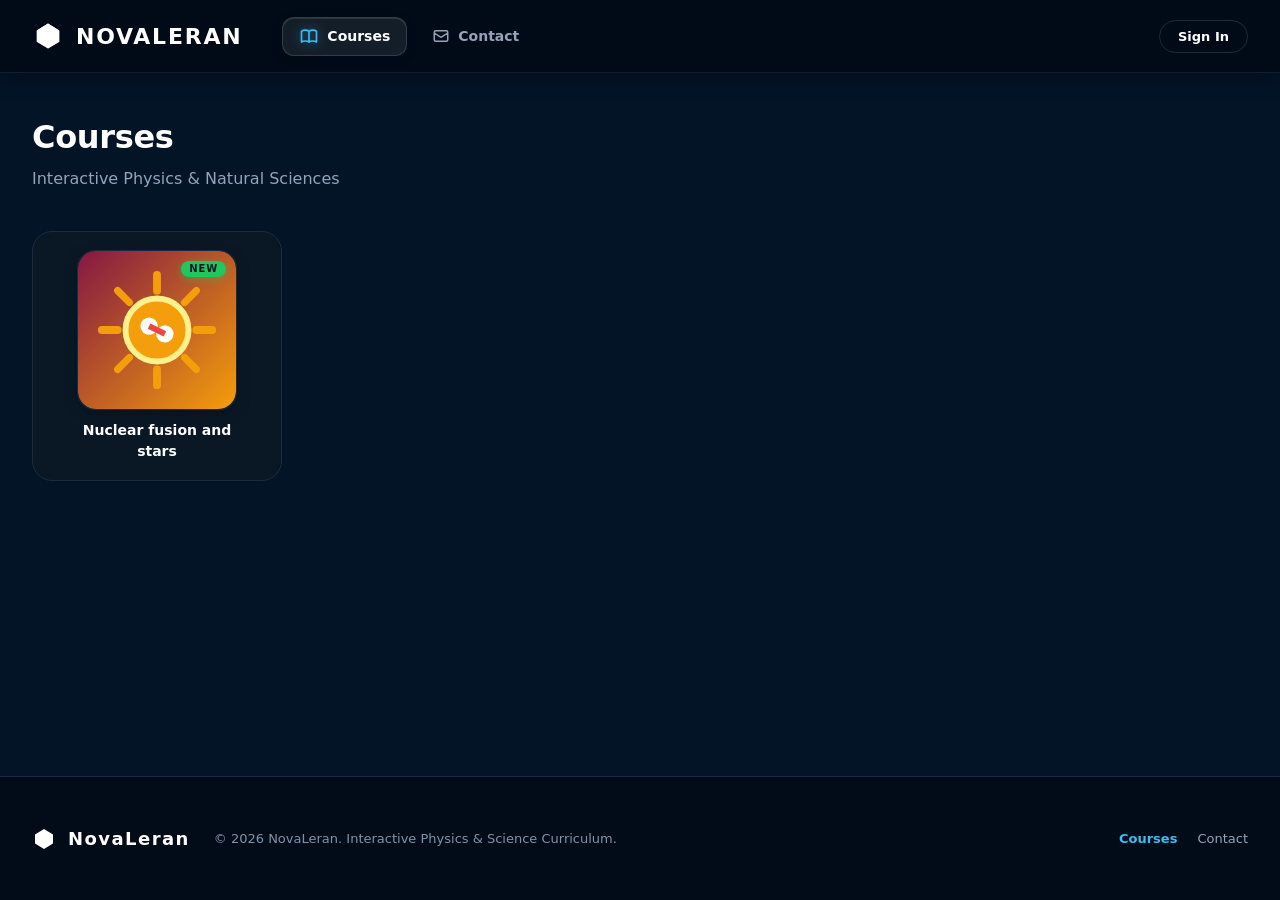
==== commit 8731d271: "Add Contact nav item and dedicated Contact page with WhatsApp, Email, and message form" ====
--- a/index.html
+++ b/index.html
@@ -7,7 +7,7 @@
   <meta http-equiv="Cache-Control" content="no-cache, no-store, must-revalidate">
   <meta http-equiv="Pragma" content="no-cache">
   <meta http-equiv="Expires" content="0">
-  <link rel="stylesheet" href="style.css?v=16">
+  <link rel="stylesheet" href="style.css?v=17">
   <!-- Google Identity Services SDK for Google Sign-In -->
   <script src="https://accounts.google.com/gsi/client" async defer></script>
 </head>
@@ -20,7 +20,7 @@
     <div class="header-inner">
       <div class="header-left">
         <!-- Brilliant Multifaceted Cube Logo -->
-        <div class="brand-logo" id="brand-logo-btn" title="Brilliant Home">
+        <a href="index.html" class="brand-logo" id="brand-logo-btn" title="NovaLeran Home" style="text-decoration: none;">
           <div class="brand-icon">
             <svg width="30" height="30" viewBox="0 0 24 24" fill="none" xmlns="http://www.w3.org/2000/svg">
               <path d="M12 2L3 7.5v9L12 22l9-5.5v-9L12 2z" fill="#ffffff"/>
@@ -30,14 +30,20 @@
             </svg>
           </div>
           <span class="brand-name">NovaLeran</span>
-        </div>
+        </a>
 
         <nav class="nav-links">
-          <a class="nav-item active" data-nav="courses" href="#">
+          <a class="nav-item active" data-nav="courses" href="index.html">
             <svg width="20" height="20" fill="none" stroke="currentColor" stroke-width="2" viewBox="0 0 24 24">
               <path d="M12 6.253v13m0-13C10.832 5.477 9.246 5 7.5 5S4.168 5.477 3 6.253v13C4.168 18.477 5.754 18 7.5 18s3.332.477 4.5 1.253m0-13C13.168 5.477 14.754 5 16.5 5c1.747 0 3.332.477 4.5 1.253v13C19.832 18.477 18.247 18 16.5 18c-1.746 0-3.332.477-4.5 1.253" stroke-linecap="round" stroke-linejoin="round"/>
             </svg>
             <span>Courses</span>
+          </a>
+          <a class="nav-item" data-nav="contact" href="contact.html">
+            <svg width="18" height="18" fill="none" stroke="currentColor" stroke-width="2" viewBox="0 0 24 24">
+              <path d="M3 8l7.89 5.26a2 2 0 002.22 0L21 8M5 19h14a2 2 0 002-2V7a2 2 0 00-2-2H5a2 2 0 00-2 2v10a2 2 0 002 2z" stroke-linecap="round" stroke-linejoin="round"/>
+            </svg>
+            <span>Contact</span>
           </a>
         </nav>
       </div>
@@ -83,13 +89,14 @@
         </span>
       </div>
       <div style="display: flex; flex-wrap: wrap; gap: 20px; font-size: 13px; color: var(--text-secondary);">
-        <a href="#" onclick="filterBySubject('All'); return false;">Nuclear Fusion &amp; Stars</a>
+        <a href="index.html" style="color: #38bdf8; text-decoration: none; font-weight: 600;">Courses</a>
+        <a href="contact.html" style="color: var(--text-secondary); text-decoration: none;">Contact</a>
       </div>
     </div>
   </footer>
 
   <!-- Scripts -->
-  <script src="curriculum-data.js?v=16"></script>
-  <script src="app.js?v=16"></script>
+  <script src="curriculum-data.js?v=17"></script>
+  <script src="app.js?v=17"></script>
 </body>
 </html>
--- a/style.css
+++ b/style.css
@@ -1938,4 +1938,151 @@
   }
 }
 
-
+/* ==========================================================================
+   Contact Page Styles
+   ========================================================================== */
+.contact-grid {
+  display: grid;
+  grid-template-columns: 1fr 1.25fr;
+  gap: 32px;
+  max-width: 1080px;
+  margin: 0 auto 48px;
+  align-items: start;
+}
+
+.contact-card {
+  background: var(--bg-card);
+  border: 1px solid var(--border-subtle);
+  border-radius: 18px;
+  padding: 24px;
+  transition: all 0.25s cubic-bezier(0.16, 1, 0.3, 1);
+  box-shadow: 0 4px 20px rgba(0, 0, 0, 0.2);
+}
+
+.contact-card:hover {
+  border-color: var(--border-hover);
+  transform: translateY(-2px);
+  box-shadow: 0 8px 30px rgba(0, 0, 0, 0.35);
+}
+
+.contact-card-icon {
+  width: 52px;
+  height: 52px;
+  border-radius: 14px;
+  display: flex;
+  align-items: center;
+  justify-content: center;
+  flex-shrink: 0;
+}
+
+.contact-card-icon.whatsapp {
+  background: rgba(37, 211, 102, 0.12);
+  color: #25D366;
+  border: 1px solid rgba(37, 211, 102, 0.25);
+}
+
+.contact-card-icon.email {
+  background: rgba(56, 189, 248, 0.12);
+  color: #38bdf8;
+  border: 1px solid rgba(56, 189, 248, 0.25);
+}
+
+.contact-action-btn {
+  display: inline-flex;
+  align-items: center;
+  gap: 8px;
+  padding: 8px 16px;
+  border-radius: 10px;
+  font-size: 13px;
+  font-weight: 700;
+  text-decoration: none;
+  transition: all 0.2s ease;
+  margin-top: 4px;
+}
+
+.contact-action-btn.whatsapp-btn {
+  background: #25D366;
+  color: #031427;
+}
+
+.contact-action-btn.whatsapp-btn:hover {
+  background: #20ba59;
+  transform: translateY(-1px);
+  box-shadow: 0 4px 14px rgba(37, 211, 102, 0.35);
+}
+
+.contact-action-btn.email-btn {
+  background: rgba(56, 189, 248, 0.15);
+  color: #38bdf8;
+  border: 1px solid rgba(56, 189, 248, 0.3);
+}
+
+.contact-action-btn.email-btn:hover {
+  background: rgba(56, 189, 248, 0.25);
+  border-color: #38bdf8;
+  color: #fff;
+  transform: translateY(-1px);
+}
+
+.contact-form-card {
+  background: var(--bg-card);
+  border: 1px solid var(--border-subtle);
+  border-radius: 20px;
+  padding: 32px;
+  box-shadow: 0 8px 32px rgba(0, 0, 0, 0.3);
+}
+
+.contact-form-group {
+  margin-bottom: 20px;
+}
+
+.contact-form-label {
+  display: block;
+  font-size: 13px;
+  font-weight: 700;
+  color: #e2e8f0;
+  margin-bottom: 8px;
+  letter-spacing: 0.01em;
+}
+
+.contact-form-input,
+.contact-form-select,
+.contact-form-textarea {
+  width: 100%;
+  box-sizing: border-box;
+  background: #061322;
+  border: 1px solid var(--border-subtle);
+  border-radius: 10px;
+  padding: 12px 14px;
+  font-size: 14px;
+  color: #fff;
+  font-family: inherit;
+  outline: none;
+  transition: all 0.2s ease;
+}
+
+.contact-form-input:focus,
+.contact-form-select:focus,
+.contact-form-textarea:focus {
+  border-color: var(--brilliant-blue);
+  box-shadow: 0 0 0 3px rgba(47, 111, 238, 0.25);
+  background: #08182b;
+}
+
+.contact-form-textarea {
+  min-height: 120px;
+  resize: vertical;
+}
+
+@media (max-width: 900px) {
+  .contact-grid {
+    grid-template-columns: 1fr;
+    gap: 24px;
+  }
+  .contact-form-card {
+    padding: 24px;
+  }
+}
+
+
+
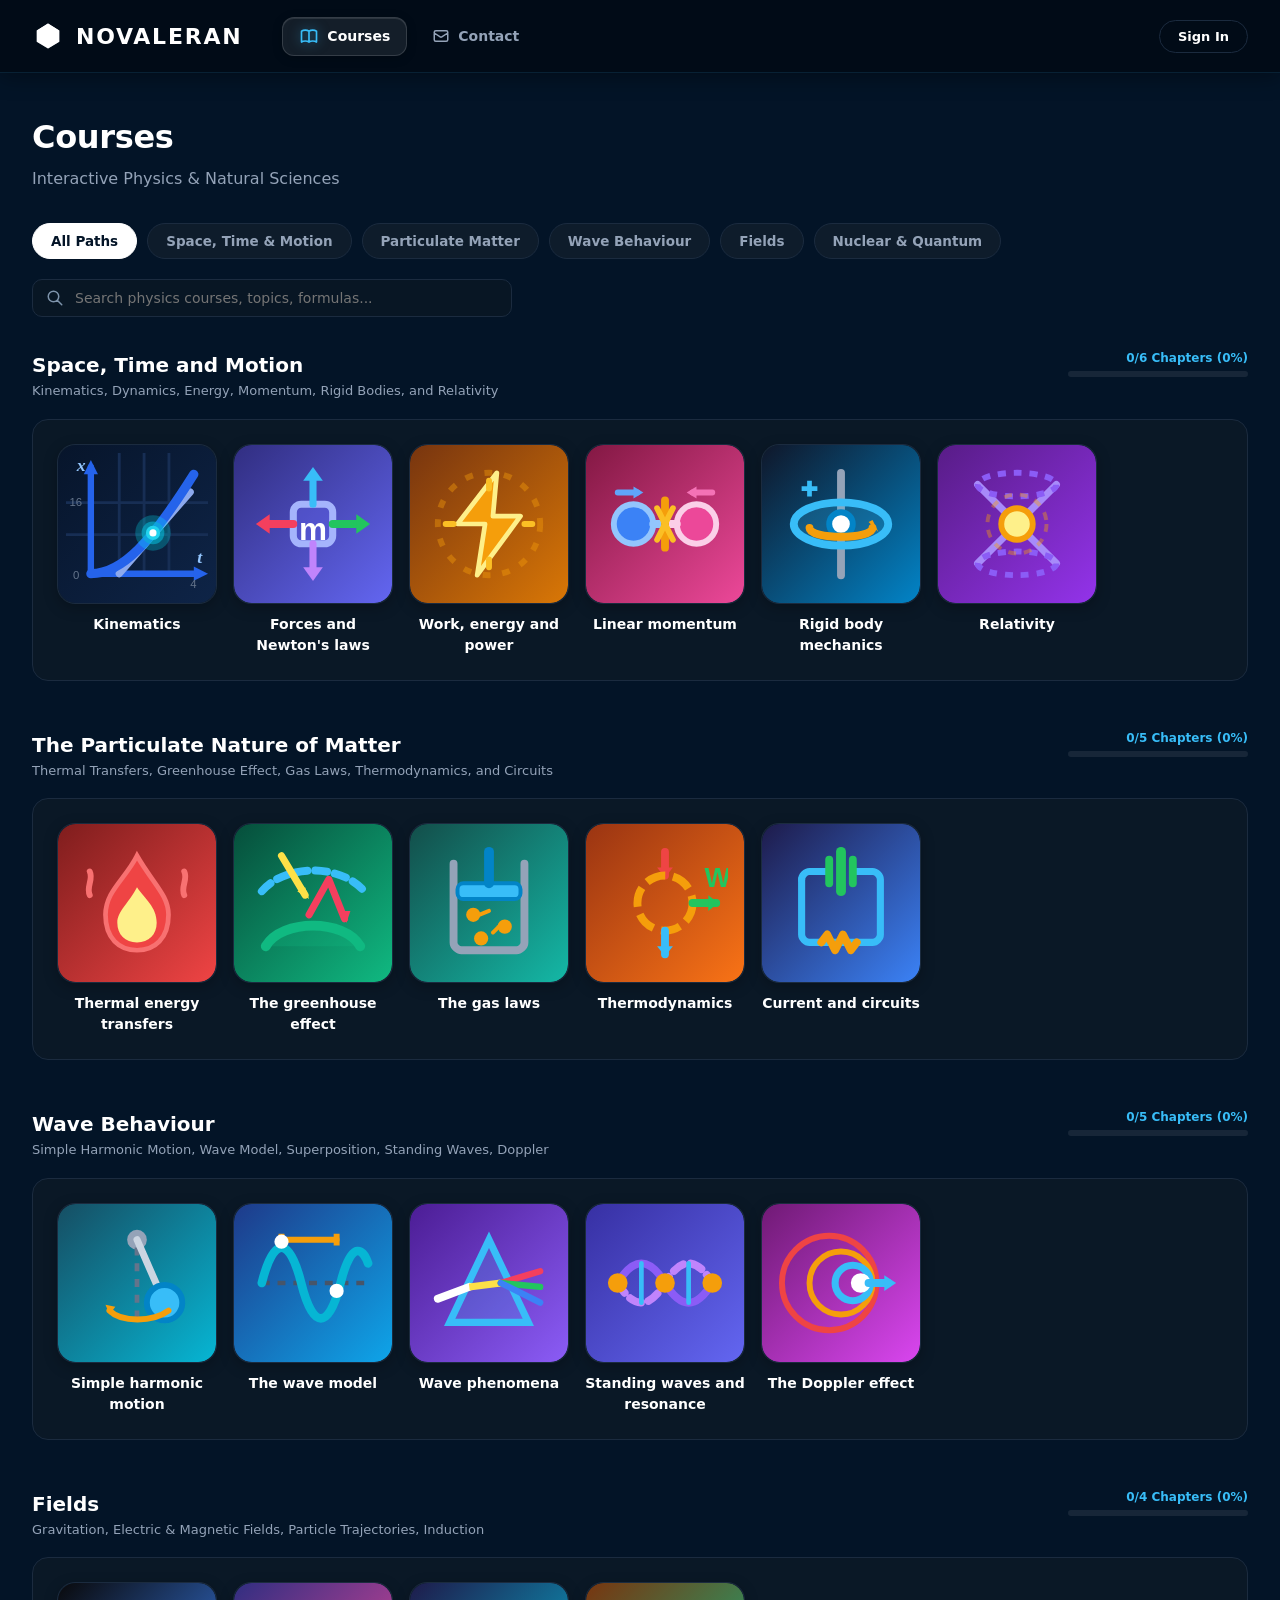
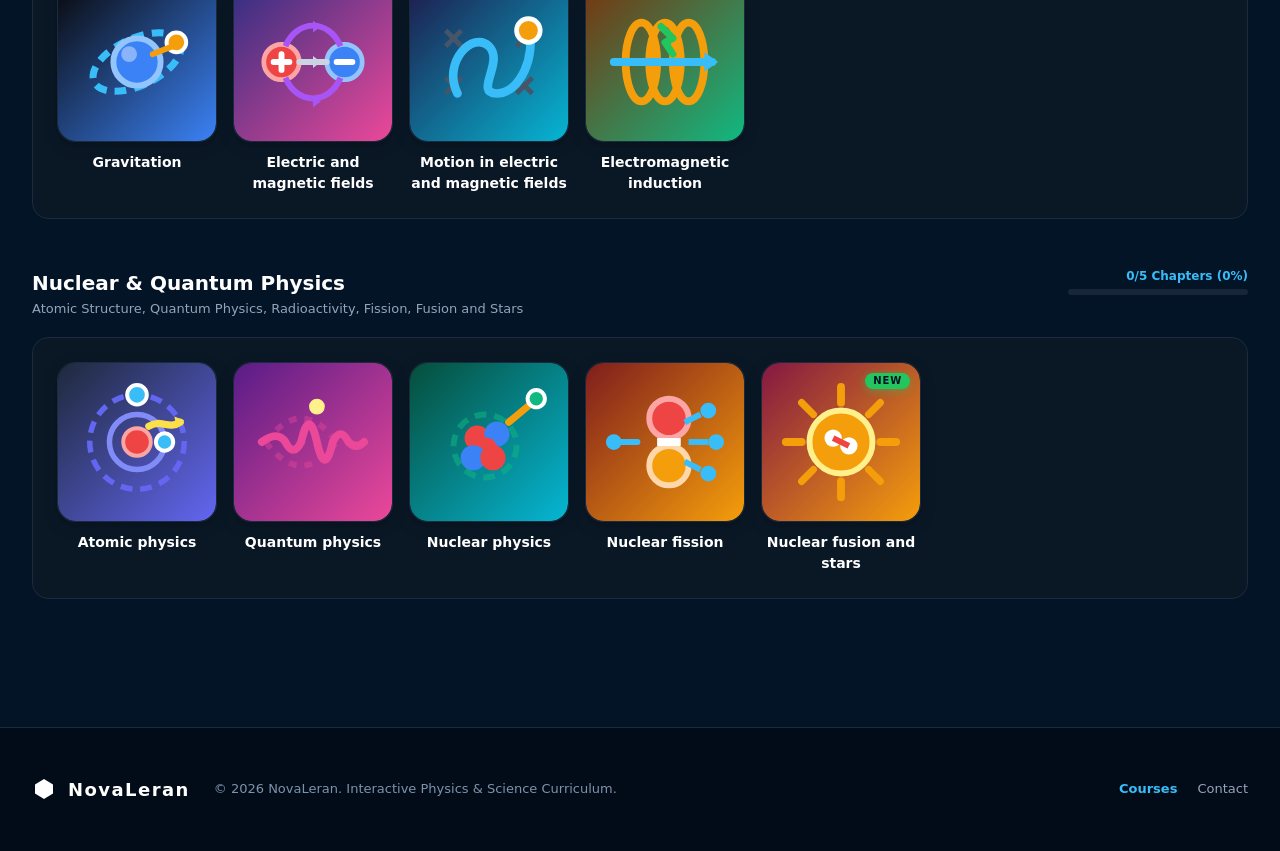
==== commit 956c64f2: "Restore all 25 chapters across curriculum tracks and mind map selector" ====
--- a/index.html
+++ b/index.html
@@ -7,7 +7,7 @@
   <meta http-equiv="Cache-Control" content="no-cache, no-store, must-revalidate">
   <meta http-equiv="Pragma" content="no-cache">
   <meta http-equiv="Expires" content="0">
-  <link rel="stylesheet" href="style.css?v=17">
+  <link rel="stylesheet" href="style.css?v=18">
   <!-- Google Identity Services SDK for Google Sign-In -->
   <script src="https://accounts.google.com/gsi/client" async defer></script>
 </head>
@@ -67,9 +67,30 @@
       <p class="page-subtitle">Interactive Physics &amp; Natural Sciences</p>
     </div>
 
+    <!-- Search & Filter Controls in Learning Paths -->
+    <div class="learning-paths-controls">
+      <!-- Subject Category Filter Buttons -->
+      <div class="subject-filter-row">
+        <button class="subject-filter-btn active" data-subject="All">All Paths</button>
+        <button class="subject-filter-btn" data-subject="path-physics-unit-a">Space, Time &amp; Motion</button>
+        <button class="subject-filter-btn" data-subject="path-physics-unit-b">Particulate Matter</button>
+        <button class="subject-filter-btn" data-subject="path-physics-unit-c">Wave Behaviour</button>
+        <button class="subject-filter-btn" data-subject="path-physics-unit-d">Fields</button>
+        <button class="subject-filter-btn" data-subject="path-physics-unit-e">Nuclear &amp; Quantum</button>
+      </div>
+
+      <!-- Quick Search Bar -->
+      <div class="search-field">
+        <svg fill="none" stroke="currentColor" stroke-width="2" viewBox="0 0 24 24">
+          <path d="M21 21l-6-6m2-5a7 7 0 11-14 0 7 7 0 0114 0z" stroke-linecap="round" stroke-linejoin="round"/>
+        </svg>
+        <input type="text" id="path-search-input" class="search-input" placeholder="Search physics courses, topics, formulas...">
+      </div>
+    </div>
+
     <!-- Chapter Grid Container (Rendered dynamically by app.js) -->
     <div id="learning-paths-list">
-      <!-- Chapter card rendered here -->
+      <!-- Chapter tracks rendered here -->
     </div>
 
   </main>
@@ -96,7 +117,7 @@
   </footer>
 
   <!-- Scripts -->
-  <script src="curriculum-data.js?v=17"></script>
-  <script src="app.js?v=17"></script>
+  <script src="curriculum-data.js?v=18"></script>
+  <script src="app.js?v=18"></script>
 </body>
 </html>
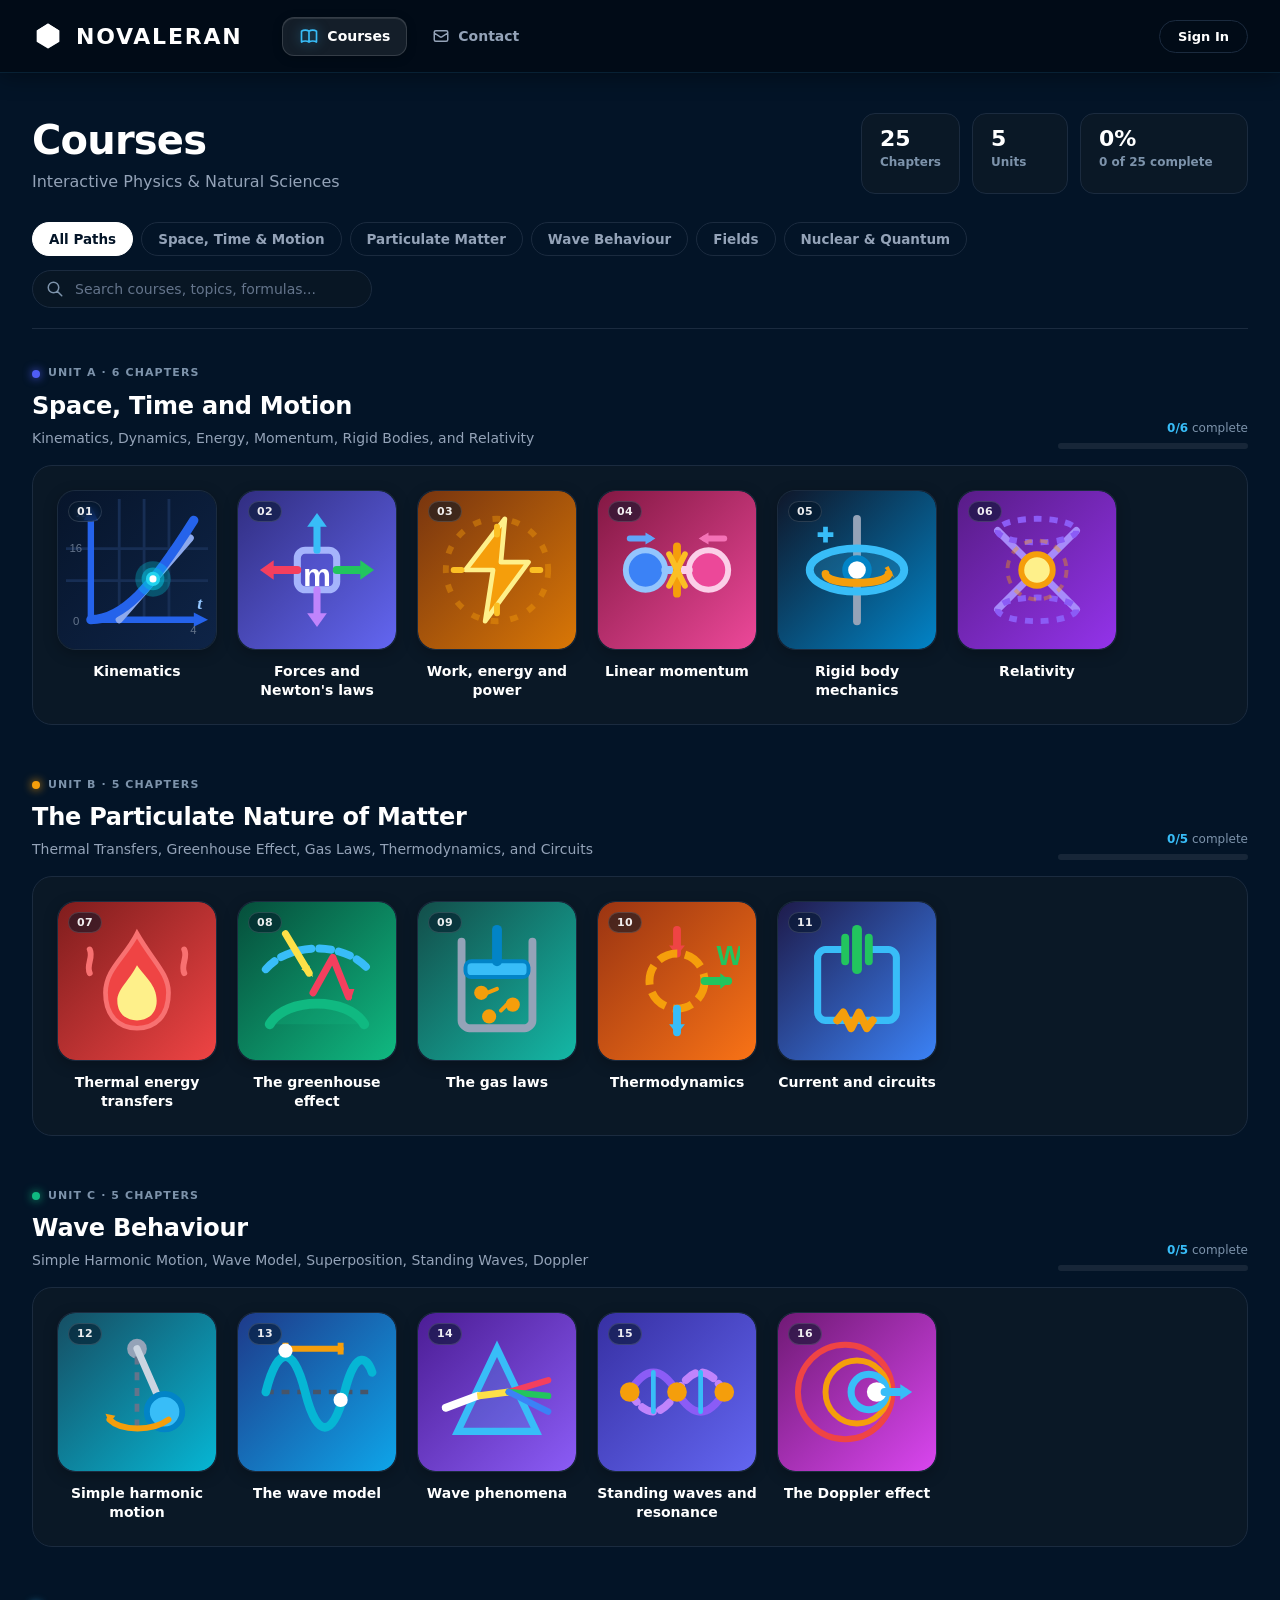
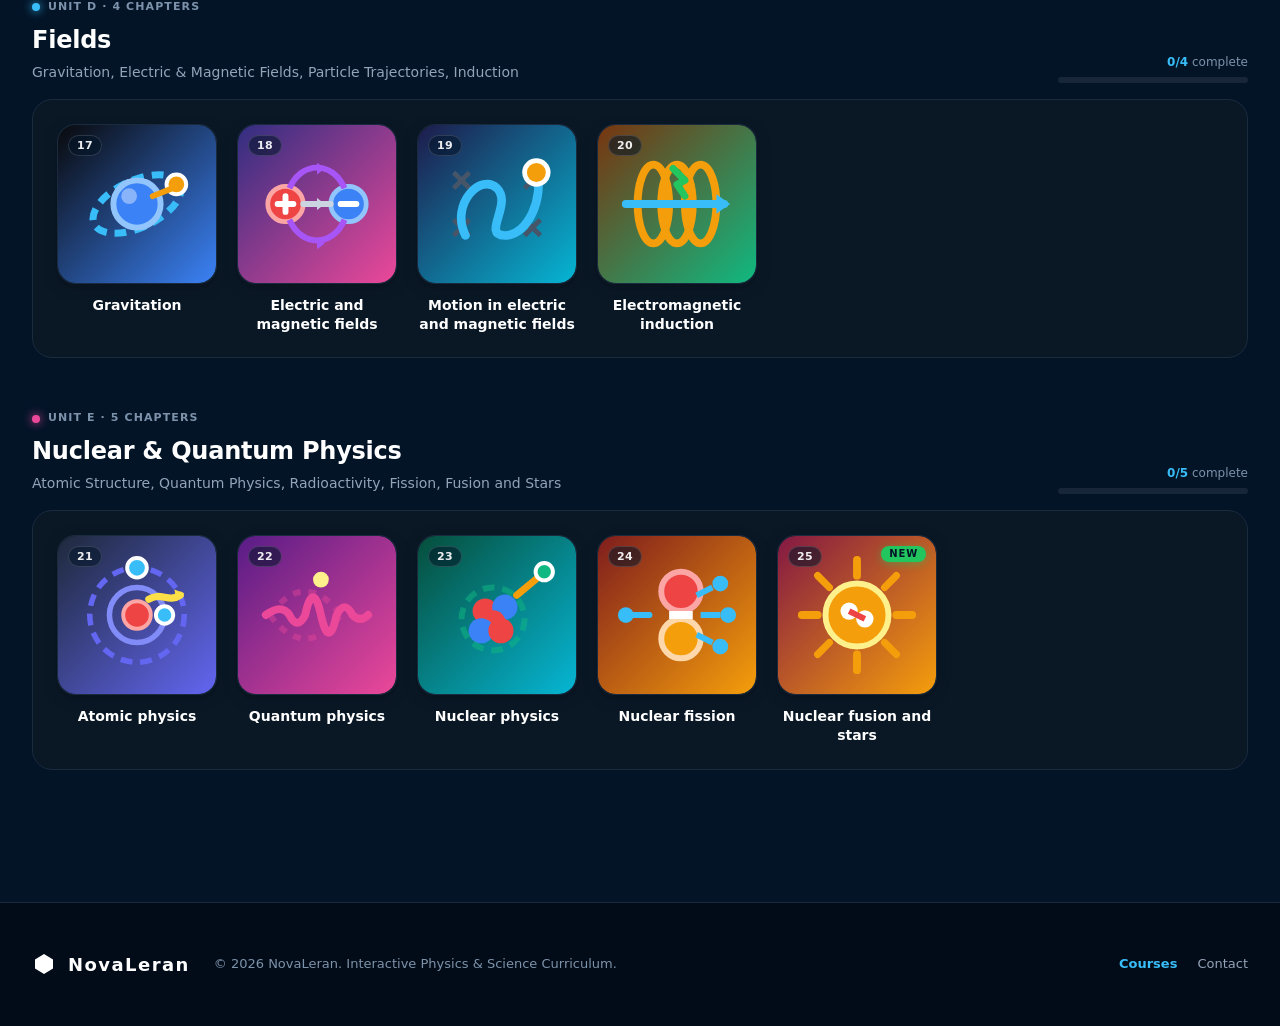
==== commit b160254e: "Refine courses page UI Add hero stats, merge filters and search into one toolbar, restyle unit heade" ====
--- a/index.html
+++ b/index.html
@@ -7,7 +7,7 @@
   <meta http-equiv="Cache-Control" content="no-cache, no-store, must-revalidate">
   <meta http-equiv="Pragma" content="no-cache">
   <meta http-equiv="Expires" content="0">
-  <link rel="stylesheet" href="style.css?v=18">
+  <link rel="stylesheet" href="style.css?v=19">
   <!-- Google Identity Services SDK for Google Sign-In -->
   <script src="https://accounts.google.com/gsi/client" async defer></script>
 </head>
@@ -62,15 +62,18 @@
   <main class="page-main">
     
     <!-- Hero Heading -->
-    <div class="page-hero">
-      <h1 class="page-title">Courses</h1>
-      <p class="page-subtitle">Interactive Physics &amp; Natural Sciences</p>
-    </div>
+    <section class="page-hero">
+      <div class="page-hero-text">
+        <h1 class="page-title">Courses</h1>
+        <p class="page-subtitle">Interactive Physics &amp; Natural Sciences</p>
+      </div>
+      <!-- Chapter / unit / progress summary (rendered by app.js) -->
+      <div class="hero-stats" id="hero-stats" aria-live="polite"></div>
+    </section>
 
-    <!-- Search & Filter Controls in Learning Paths -->
+    <!-- Filters & Search -->
     <div class="learning-paths-controls">
-      <!-- Subject Category Filter Buttons -->
-      <div class="subject-filter-row">
+      <div class="subject-filter-row" role="group" aria-label="Filter by unit">
         <button class="subject-filter-btn active" data-subject="All">All Paths</button>
         <button class="subject-filter-btn" data-subject="path-physics-unit-a">Space, Time &amp; Motion</button>
         <button class="subject-filter-btn" data-subject="path-physics-unit-b">Particulate Matter</button>
@@ -79,12 +82,11 @@
         <button class="subject-filter-btn" data-subject="path-physics-unit-e">Nuclear &amp; Quantum</button>
       </div>
 
-      <!-- Quick Search Bar -->
       <div class="search-field">
-        <svg fill="none" stroke="currentColor" stroke-width="2" viewBox="0 0 24 24">
+        <svg fill="none" stroke="currentColor" stroke-width="2" viewBox="0 0 24 24" aria-hidden="true">
           <path d="M21 21l-6-6m2-5a7 7 0 11-14 0 7 7 0 0114 0z" stroke-linecap="round" stroke-linejoin="round"/>
         </svg>
-        <input type="text" id="path-search-input" class="search-input" placeholder="Search physics courses, topics, formulas...">
+        <input type="search" id="path-search-input" class="search-input" placeholder="Search courses, topics, formulas..." aria-label="Search courses">
       </div>
     </div>
 
@@ -117,7 +119,7 @@
   </footer>
 
   <!-- Scripts -->
-  <script src="curriculum-data.js?v=18"></script>
-  <script src="app.js?v=18"></script>
+  <script src="curriculum-data.js?v=19"></script>
+  <script src="app.js?v=19"></script>
 </body>
 </html>
--- a/style.css
+++ b/style.css
@@ -576,15 +576,21 @@
 }
 
 .page-hero {
-  margin-bottom: 32px;
+  display: flex;
+  flex-wrap: wrap;
+  align-items: flex-end;
+  justify-content: space-between;
+  gap: 24px;
+  margin-bottom: 28px;
 }
 
 .page-title {
-  font-size: 32px;
+  font-size: 40px;
   font-weight: 800;
-  letter-spacing: -0.01em;
-  color: #fff;
-  margin-bottom: 6px;
+  letter-spacing: -0.02em;
+  line-height: 1.1;
+  color: #fff;
+  margin-bottom: 8px;
 }
 
 .page-subtitle {
@@ -592,25 +598,68 @@
   color: var(--text-secondary);
 }
 
+.hero-stats {
+  display: flex;
+  flex-wrap: wrap;
+  gap: 12px;
+}
+
+.hero-stat {
+  display: flex;
+  flex-direction: column;
+  gap: 2px;
+  min-width: 96px;
+  padding: 12px 18px;
+  background: var(--bg-container);
+  border: 1px solid var(--border-subtle);
+  border-radius: 14px;
+}
+
+.hero-stat-value {
+  font-size: 22px;
+  font-weight: 800;
+  line-height: 1.15;
+  color: #fff;
+  font-variant-numeric: tabular-nums;
+}
+
+.hero-stat-label {
+  font-size: 12px;
+  font-weight: 600;
+  color: var(--text-muted);
+}
+
+.hero-stat-progress {
+  min-width: 168px;
+}
+
+.hero-stat-progress .path-progress-track {
+  margin-top: 8px;
+}
+
 /* Subject Filter Buttons & Controls */
 .learning-paths-controls {
   display: flex;
   flex-wrap: wrap;
   align-items: center;
   justify-content: space-between;
-  gap: 16px;
-  margin-bottom: 32px;
+  gap: 14px 20px;
+  margin-bottom: 36px;
+  padding-bottom: 20px;
+  border-bottom: 1px solid var(--border-subtle);
 }
 
 .subject-filter-row {
   display: flex;
   align-items: center;
-  gap: 10px;
+  gap: 8px;
+  flex: 1 1 auto;
+  min-width: 0;
   overflow-x: auto;
   -webkit-overflow-scrolling: touch;
   scrollbar-width: none;
-  padding-bottom: 4px;
-  margin-bottom: 0;
+  padding: 2px;
+  margin: -2px;
 }
 
 .subject-filter-row::-webkit-scrollbar {
@@ -618,23 +667,23 @@
 }
 
 .subject-filter-btn {
-  padding: 9px 18px;
+  padding: 8px 16px;
   border-radius: 999px;
   font-size: 13.5px;
   font-weight: 600;
-  background: var(--bg-card);
+  background: transparent;
   border: 1px solid var(--border-subtle);
   color: var(--text-secondary);
   cursor: pointer;
   white-space: nowrap;
   flex-shrink: 0;
-  transition: all 0.15s ease;
+  transition: background 0.15s ease, color 0.15s ease, border-color 0.15s ease;
 }
 
 .subject-filter-btn:hover {
   color: #fff;
   border-color: var(--border-hover);
-  background: #142232;
+  background: rgba(255, 255, 255, 0.05);
 }
 
 .subject-filter-btn.active {
@@ -644,67 +693,130 @@
   font-weight: 700;
 }
 
+.subject-filter-btn:focus-visible,
+.course-tile:focus-visible {
+  outline: 2px solid var(--brilliant-sky);
+  outline-offset: 3px;
+}
+
 /* ==========================================================================
    Learning Path Track Row (Horizontal Scroll)
    ========================================================================== */
 .path-section {
-  margin-bottom: 48px;
+  margin-bottom: 52px;
+  scroll-margin-top: 90px;
 }
 
 .path-section-header {
   display: flex;
-  align-items: center;
-  gap: 16px;
-  margin-bottom: 18px;
+  flex-wrap: wrap;
+  align-items: flex-end;
+  justify-content: space-between;
+  gap: 12px 24px;
+  margin-bottom: 16px;
 }
 
 .path-section-text {
   display: flex;
   flex-direction: column;
+  flex: 1 1 320px;
+  min-width: 0;
 }
 
 .path-section-meta {
+  display: inline-flex;
+  align-items: center;
+  gap: 8px;
   font-size: 11px;
   font-weight: 800;
-  letter-spacing: 0.08em;
+  letter-spacing: 0.1em;
   color: var(--text-muted);
   text-transform: uppercase;
+  margin-bottom: 6px;
+}
+
+.path-section-meta::before {
+  content: "";
+  width: 8px;
+  height: 8px;
+  border-radius: 50%;
+  background: var(--path-accent, var(--brilliant-blue));
+  box-shadow: 0 0 10px var(--path-accent, var(--brilliant-blue));
 }
 
 .path-section-title {
-  font-size: 20px;
+  font-size: 24px;
   font-weight: 800;
-  color: #fff;
-  margin: 1px 0;
+  letter-spacing: -0.01em;
+  color: #fff;
+  margin: 0 0 4px;
 }
 
 .path-section-desc {
-  font-size: 13px;
+  font-size: 14px;
+  line-height: 1.5;
   color: var(--text-secondary);
+}
+
+.path-progress {
+  flex: 0 0 auto;
+  width: 190px;
+}
+
+.path-progress-label {
+  font-size: 12px;
+  color: var(--text-muted);
+  margin-bottom: 6px;
+  text-align: right;
+}
+
+.path-progress-label strong {
+  color: var(--brilliant-sky);
+  font-weight: 800;
+  font-variant-numeric: tabular-nums;
+}
+
+.path-section .path-progress-fill {
+  background: linear-gradient(90deg, var(--path-accent, #4f5df5), var(--brilliant-sky));
 }
 
 .path-track-container {
   background-color: var(--bg-container);
   border: 1px solid var(--border-subtle);
-  border-radius: 16px;
+  border-radius: 20px;
   padding: 24px;
   display: flex;
-  gap: 16px;
+  gap: 20px;
   overflow-x: auto;
   -webkit-overflow-scrolling: touch;
   scroll-snap-type: x proximity;
   scrollbar-width: thin;
+  scrollbar-color: var(--border-hover) transparent;
+}
+
+.path-track-container::-webkit-scrollbar {
+  height: 8px;
+}
+
+.path-track-container::-webkit-scrollbar-track {
+  background: transparent;
+}
+
+.path-track-container::-webkit-scrollbar-thumb {
+  background: var(--border-hover);
+  border-radius: 999px;
 }
 
 .course-tile {
   display: flex;
   flex-direction: column;
   align-items: center;
-  gap: 10px;
+  gap: 12px;
   cursor: pointer;
   flex-shrink: 0;
   text-decoration: none;
   scroll-snap-align: start;
+  border-radius: 20px;
   transition: transform 0.2s ease;
 }
 
@@ -724,13 +836,55 @@
   justify-content: center;
   position: relative;
   overflow: hidden;
-  transition: all 0.25s cubic-bezier(0.4, 0, 0.2, 1);
+  transition: border-color 0.25s ease, box-shadow 0.25s ease;
   box-shadow: 0 4px 14px rgba(0, 0, 0, 0.25);
 }
 
-.course-tile:hover .tile-box {
+.course-tile:hover .tile-box,
+.course-tile:focus-visible .tile-box {
   border-color: var(--brilliant-blue);
-  box-shadow: 0 8px 24px rgba(47, 111, 238, 0.4);
+  box-shadow: 0 10px 28px rgba(47, 111, 238, 0.4);
+}
+
+.course-tile.is-done .tile-box {
+  border-color: rgba(34, 197, 94, 0.7);
+}
+
+.tile-num {
+  position: absolute;
+  top: 10px;
+  left: 10px;
+  z-index: 15;
+  padding: 3px 8px;
+  border-radius: 999px;
+  background: rgba(3, 20, 39, 0.55);
+  border: 1px solid rgba(255, 255, 255, 0.14);
+  -webkit-backdrop-filter: blur(6px);
+  backdrop-filter: blur(6px);
+  color: rgba(255, 255, 255, 0.92);
+  font-size: 11px;
+  font-weight: 800;
+  letter-spacing: 0.04em;
+  line-height: 1.2;
+  font-variant-numeric: tabular-nums;
+  pointer-events: none;
+}
+
+.tile-done {
+  position: absolute;
+  bottom: 10px;
+  right: 10px;
+  z-index: 15;
+  width: 24px;
+  height: 24px;
+  display: flex;
+  align-items: center;
+  justify-content: center;
+  border-radius: 50%;
+  background: var(--brilliant-green);
+  color: #031427;
+  box-shadow: 0 2px 8px rgba(34, 197, 94, 0.5);
+  pointer-events: none;
 }
 
 .tile-icon-wrap {
@@ -816,9 +970,35 @@
 .tile-title {
   font-size: 14px;
   font-weight: 600;
+  line-height: 1.35;
   color: #fff;
   text-align: center;
   max-width: 160px;
+  display: -webkit-box;
+  -webkit-line-clamp: 2;
+  -webkit-box-orient: vertical;
+  overflow: hidden;
+}
+
+.paths-empty {
+  text-align: center;
+  padding: 60px 20px;
+  background: var(--bg-container);
+  border: 1px dashed var(--border-hover);
+  border-radius: 16px;
+}
+
+.paths-empty-title {
+  font-size: 18px;
+  font-weight: 700;
+  color: #fff;
+  margin-bottom: 8px;
+}
+
+.paths-empty-text {
+  font-size: 14px;
+  color: var(--text-secondary);
+  margin-bottom: 20px;
 }
 
 /* ==========================================================================
@@ -859,9 +1039,8 @@
 
 .search-field {
   position: relative;
-  flex: 1;
-  min-width: 280px;
-  max-width: 480px;
+  flex: 0 1 340px;
+  min-width: 240px;
 }
 
 .search-field svg {
@@ -872,6 +1051,7 @@
   color: var(--text-muted);
   width: 18px;
   height: 18px;
+  pointer-events: none;
 }
 
 .search-input {
@@ -879,16 +1059,20 @@
   padding: 10px 16px 10px 42px;
   background: var(--bg-input);
   border: 1px solid var(--border-subtle);
-  border-radius: 10px;
+  border-radius: 999px;
   color: #fff;
   font-size: 14px;
   outline: none;
   transition: border-color 0.2s ease, box-shadow 0.2s ease;
 }
 
+.search-input::placeholder {
+  color: var(--text-dim);
+}
+
 .search-input:focus {
   border-color: var(--brilliant-blue);
-  box-shadow: 0 0 12px rgba(47, 111, 238, 0.3);
+  box-shadow: 0 0 0 3px rgba(47, 111, 238, 0.25);
 }
 
 .catalog-filter-tabs {
@@ -1722,27 +1906,36 @@
     gap: 16px;
   }
   .search-field {
+    flex: 0 0 auto;
     width: 100%;
     max-width: 100%;
     min-width: 0;
   }
+  .page-hero {
+    align-items: stretch;
+  }
+  .hero-stats {
+    width: 100%;
+    display: grid;
+    grid-template-columns: repeat(3, minmax(0, 1fr));
+  }
+  .hero-stat {
+    min-width: 0;
+    padding: 12px 14px;
+  }
   .path-section-header {
     flex-direction: column;
-    align-items: flex-start;
+    align-items: stretch;
     gap: 12px;
   }
   .path-section-text {
+    flex: 0 0 auto;
+  }
+  .path-progress {
     width: 100%;
   }
-  .path-section-text > div {
-    flex-direction: column;
-    align-items: flex-start !important;
-    gap: 8px;
-  }
-  .path-section-text > div > div:last-child {
-    width: 100%;
-    min-width: 0 !important;
-    text-align: left !important;
+  .path-progress-label {
+    text-align: left;
   }
 }
 
@@ -2069,6 +2262,12 @@
   background: #08182b;
 }
 
+.contact-form-select option {
+  background: #081624;
+  color: #ffffff;
+  padding: 8px 12px;
+}
+
 .contact-form-textarea {
   min-height: 120px;
   resize: vertical;
@@ -2086,3 +2285,16 @@
 
 
 
+
+@media (prefers-reduced-motion: reduce) {
+  .course-tile,
+  .tile-box,
+  .tile-icon-wrap,
+  .path-progress-fill {
+    transition: none;
+  }
+  .course-tile:hover,
+  .course-tile:hover .tile-icon-wrap {
+    transform: none;
+  }
+}
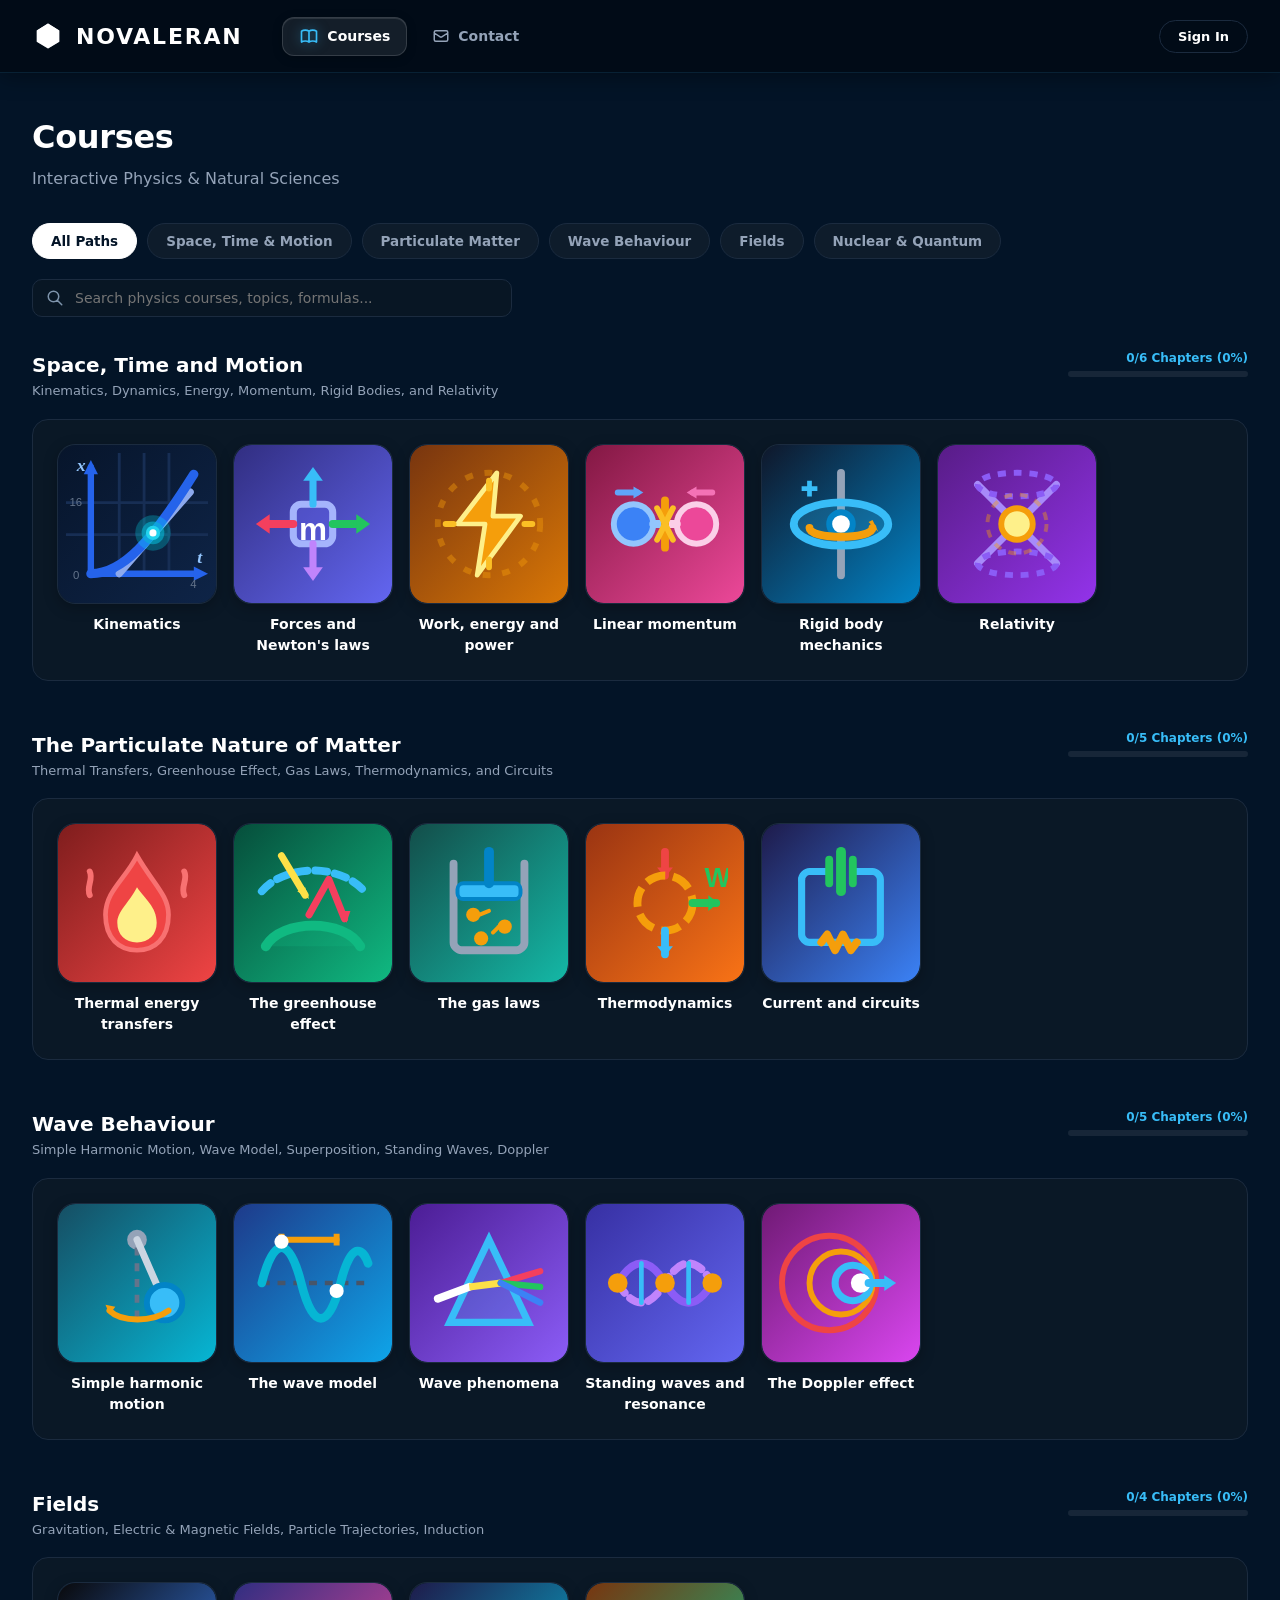
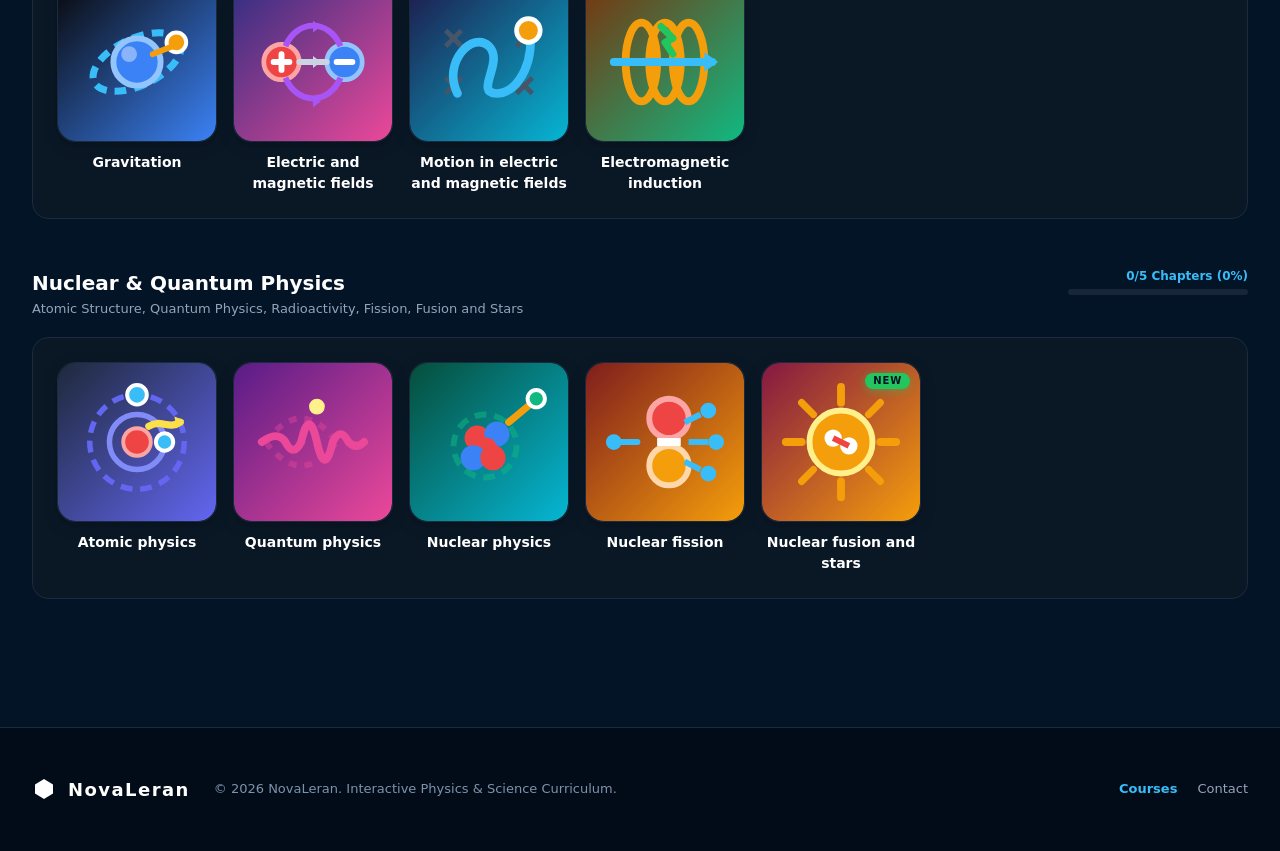
==== commit c6b830c3: "Revert "Refine courses page UI" This reverts commit b160254.  Co-Authored-By: Claude Sonnet 5.5 <nor" ====
--- a/index.html
+++ b/index.html
@@ -7,7 +7,7 @@
   <meta http-equiv="Cache-Control" content="no-cache, no-store, must-revalidate">
   <meta http-equiv="Pragma" content="no-cache">
   <meta http-equiv="Expires" content="0">
-  <link rel="stylesheet" href="style.css?v=19">
+  <link rel="stylesheet" href="style.css?v=18">
   <!-- Google Identity Services SDK for Google Sign-In -->
   <script src="https://accounts.google.com/gsi/client" async defer></script>
 </head>
@@ -62,18 +62,15 @@
   <main class="page-main">
     
     <!-- Hero Heading -->
-    <section class="page-hero">
-      <div class="page-hero-text">
-        <h1 class="page-title">Courses</h1>
-        <p class="page-subtitle">Interactive Physics &amp; Natural Sciences</p>
-      </div>
-      <!-- Chapter / unit / progress summary (rendered by app.js) -->
-      <div class="hero-stats" id="hero-stats" aria-live="polite"></div>
-    </section>
+    <div class="page-hero">
+      <h1 class="page-title">Courses</h1>
+      <p class="page-subtitle">Interactive Physics &amp; Natural Sciences</p>
+    </div>
 
-    <!-- Filters & Search -->
+    <!-- Search & Filter Controls in Learning Paths -->
     <div class="learning-paths-controls">
-      <div class="subject-filter-row" role="group" aria-label="Filter by unit">
+      <!-- Subject Category Filter Buttons -->
+      <div class="subject-filter-row">
         <button class="subject-filter-btn active" data-subject="All">All Paths</button>
         <button class="subject-filter-btn" data-subject="path-physics-unit-a">Space, Time &amp; Motion</button>
         <button class="subject-filter-btn" data-subject="path-physics-unit-b">Particulate Matter</button>
@@ -82,11 +79,12 @@
         <button class="subject-filter-btn" data-subject="path-physics-unit-e">Nuclear &amp; Quantum</button>
       </div>
 
+      <!-- Quick Search Bar -->
       <div class="search-field">
-        <svg fill="none" stroke="currentColor" stroke-width="2" viewBox="0 0 24 24" aria-hidden="true">
+        <svg fill="none" stroke="currentColor" stroke-width="2" viewBox="0 0 24 24">
           <path d="M21 21l-6-6m2-5a7 7 0 11-14 0 7 7 0 0114 0z" stroke-linecap="round" stroke-linejoin="round"/>
         </svg>
-        <input type="search" id="path-search-input" class="search-input" placeholder="Search courses, topics, formulas..." aria-label="Search courses">
+        <input type="text" id="path-search-input" class="search-input" placeholder="Search physics courses, topics, formulas...">
       </div>
     </div>
 
@@ -119,7 +117,7 @@
   </footer>
 
   <!-- Scripts -->
-  <script src="curriculum-data.js?v=19"></script>
-  <script src="app.js?v=19"></script>
+  <script src="curriculum-data.js?v=18"></script>
+  <script src="app.js?v=18"></script>
 </body>
 </html>
--- a/style.css
+++ b/style.css
@@ -576,21 +576,15 @@
 }
 
 .page-hero {
-  display: flex;
-  flex-wrap: wrap;
-  align-items: flex-end;
-  justify-content: space-between;
-  gap: 24px;
-  margin-bottom: 28px;
+  margin-bottom: 32px;
 }
 
 .page-title {
-  font-size: 40px;
+  font-size: 32px;
   font-weight: 800;
-  letter-spacing: -0.02em;
-  line-height: 1.1;
-  color: #fff;
-  margin-bottom: 8px;
+  letter-spacing: -0.01em;
+  color: #fff;
+  margin-bottom: 6px;
 }
 
 .page-subtitle {
@@ -598,68 +592,25 @@
   color: var(--text-secondary);
 }
 
-.hero-stats {
-  display: flex;
-  flex-wrap: wrap;
-  gap: 12px;
-}
-
-.hero-stat {
-  display: flex;
-  flex-direction: column;
-  gap: 2px;
-  min-width: 96px;
-  padding: 12px 18px;
-  background: var(--bg-container);
-  border: 1px solid var(--border-subtle);
-  border-radius: 14px;
-}
-
-.hero-stat-value {
-  font-size: 22px;
-  font-weight: 800;
-  line-height: 1.15;
-  color: #fff;
-  font-variant-numeric: tabular-nums;
-}
-
-.hero-stat-label {
-  font-size: 12px;
-  font-weight: 600;
-  color: var(--text-muted);
-}
-
-.hero-stat-progress {
-  min-width: 168px;
-}
-
-.hero-stat-progress .path-progress-track {
-  margin-top: 8px;
-}
-
 /* Subject Filter Buttons & Controls */
 .learning-paths-controls {
   display: flex;
   flex-wrap: wrap;
   align-items: center;
   justify-content: space-between;
-  gap: 14px 20px;
-  margin-bottom: 36px;
-  padding-bottom: 20px;
-  border-bottom: 1px solid var(--border-subtle);
+  gap: 16px;
+  margin-bottom: 32px;
 }
 
 .subject-filter-row {
   display: flex;
   align-items: center;
-  gap: 8px;
-  flex: 1 1 auto;
-  min-width: 0;
+  gap: 10px;
   overflow-x: auto;
   -webkit-overflow-scrolling: touch;
   scrollbar-width: none;
-  padding: 2px;
-  margin: -2px;
+  padding-bottom: 4px;
+  margin-bottom: 0;
 }
 
 .subject-filter-row::-webkit-scrollbar {
@@ -667,23 +618,23 @@
 }
 
 .subject-filter-btn {
-  padding: 8px 16px;
+  padding: 9px 18px;
   border-radius: 999px;
   font-size: 13.5px;
   font-weight: 600;
-  background: transparent;
+  background: var(--bg-card);
   border: 1px solid var(--border-subtle);
   color: var(--text-secondary);
   cursor: pointer;
   white-space: nowrap;
   flex-shrink: 0;
-  transition: background 0.15s ease, color 0.15s ease, border-color 0.15s ease;
+  transition: all 0.15s ease;
 }
 
 .subject-filter-btn:hover {
   color: #fff;
   border-color: var(--border-hover);
-  background: rgba(255, 255, 255, 0.05);
+  background: #142232;
 }
 
 .subject-filter-btn.active {
@@ -693,130 +644,67 @@
   font-weight: 700;
 }
 
-.subject-filter-btn:focus-visible,
-.course-tile:focus-visible {
-  outline: 2px solid var(--brilliant-sky);
-  outline-offset: 3px;
-}
-
 /* ==========================================================================
    Learning Path Track Row (Horizontal Scroll)
    ========================================================================== */
 .path-section {
-  margin-bottom: 52px;
-  scroll-margin-top: 90px;
+  margin-bottom: 48px;
 }
 
 .path-section-header {
   display: flex;
-  flex-wrap: wrap;
-  align-items: flex-end;
-  justify-content: space-between;
-  gap: 12px 24px;
-  margin-bottom: 16px;
+  align-items: center;
+  gap: 16px;
+  margin-bottom: 18px;
 }
 
 .path-section-text {
   display: flex;
   flex-direction: column;
-  flex: 1 1 320px;
-  min-width: 0;
 }
 
 .path-section-meta {
-  display: inline-flex;
-  align-items: center;
-  gap: 8px;
   font-size: 11px;
   font-weight: 800;
-  letter-spacing: 0.1em;
+  letter-spacing: 0.08em;
   color: var(--text-muted);
   text-transform: uppercase;
-  margin-bottom: 6px;
-}
-
-.path-section-meta::before {
-  content: "";
-  width: 8px;
-  height: 8px;
-  border-radius: 50%;
-  background: var(--path-accent, var(--brilliant-blue));
-  box-shadow: 0 0 10px var(--path-accent, var(--brilliant-blue));
 }
 
 .path-section-title {
-  font-size: 24px;
+  font-size: 20px;
   font-weight: 800;
-  letter-spacing: -0.01em;
-  color: #fff;
-  margin: 0 0 4px;
+  color: #fff;
+  margin: 1px 0;
 }
 
 .path-section-desc {
-  font-size: 14px;
-  line-height: 1.5;
+  font-size: 13px;
   color: var(--text-secondary);
-}
-
-.path-progress {
-  flex: 0 0 auto;
-  width: 190px;
-}
-
-.path-progress-label {
-  font-size: 12px;
-  color: var(--text-muted);
-  margin-bottom: 6px;
-  text-align: right;
-}
-
-.path-progress-label strong {
-  color: var(--brilliant-sky);
-  font-weight: 800;
-  font-variant-numeric: tabular-nums;
-}
-
-.path-section .path-progress-fill {
-  background: linear-gradient(90deg, var(--path-accent, #4f5df5), var(--brilliant-sky));
 }
 
 .path-track-container {
   background-color: var(--bg-container);
   border: 1px solid var(--border-subtle);
-  border-radius: 20px;
+  border-radius: 16px;
   padding: 24px;
   display: flex;
-  gap: 20px;
+  gap: 16px;
   overflow-x: auto;
   -webkit-overflow-scrolling: touch;
   scroll-snap-type: x proximity;
   scrollbar-width: thin;
-  scrollbar-color: var(--border-hover) transparent;
-}
-
-.path-track-container::-webkit-scrollbar {
-  height: 8px;
-}
-
-.path-track-container::-webkit-scrollbar-track {
-  background: transparent;
-}
-
-.path-track-container::-webkit-scrollbar-thumb {
-  background: var(--border-hover);
-  border-radius: 999px;
 }
 
 .course-tile {
   display: flex;
   flex-direction: column;
   align-items: center;
-  gap: 12px;
+  gap: 10px;
   cursor: pointer;
   flex-shrink: 0;
   text-decoration: none;
   scroll-snap-align: start;
-  border-radius: 20px;
   transition: transform 0.2s ease;
 }
 
@@ -836,55 +724,13 @@
   justify-content: center;
   position: relative;
   overflow: hidden;
-  transition: border-color 0.25s ease, box-shadow 0.25s ease;
+  transition: all 0.25s cubic-bezier(0.4, 0, 0.2, 1);
   box-shadow: 0 4px 14px rgba(0, 0, 0, 0.25);
 }
 
-.course-tile:hover .tile-box,
-.course-tile:focus-visible .tile-box {
+.course-tile:hover .tile-box {
   border-color: var(--brilliant-blue);
-  box-shadow: 0 10px 28px rgba(47, 111, 238, 0.4);
-}
-
-.course-tile.is-done .tile-box {
-  border-color: rgba(34, 197, 94, 0.7);
-}
-
-.tile-num {
-  position: absolute;
-  top: 10px;
-  left: 10px;
-  z-index: 15;
-  padding: 3px 8px;
-  border-radius: 999px;
-  background: rgba(3, 20, 39, 0.55);
-  border: 1px solid rgba(255, 255, 255, 0.14);
-  -webkit-backdrop-filter: blur(6px);
-  backdrop-filter: blur(6px);
-  color: rgba(255, 255, 255, 0.92);
-  font-size: 11px;
-  font-weight: 800;
-  letter-spacing: 0.04em;
-  line-height: 1.2;
-  font-variant-numeric: tabular-nums;
-  pointer-events: none;
-}
-
-.tile-done {
-  position: absolute;
-  bottom: 10px;
-  right: 10px;
-  z-index: 15;
-  width: 24px;
-  height: 24px;
-  display: flex;
-  align-items: center;
-  justify-content: center;
-  border-radius: 50%;
-  background: var(--brilliant-green);
-  color: #031427;
-  box-shadow: 0 2px 8px rgba(34, 197, 94, 0.5);
-  pointer-events: none;
+  box-shadow: 0 8px 24px rgba(47, 111, 238, 0.4);
 }
 
 .tile-icon-wrap {
@@ -970,35 +816,9 @@
 .tile-title {
   font-size: 14px;
   font-weight: 600;
-  line-height: 1.35;
   color: #fff;
   text-align: center;
   max-width: 160px;
-  display: -webkit-box;
-  -webkit-line-clamp: 2;
-  -webkit-box-orient: vertical;
-  overflow: hidden;
-}
-
-.paths-empty {
-  text-align: center;
-  padding: 60px 20px;
-  background: var(--bg-container);
-  border: 1px dashed var(--border-hover);
-  border-radius: 16px;
-}
-
-.paths-empty-title {
-  font-size: 18px;
-  font-weight: 700;
-  color: #fff;
-  margin-bottom: 8px;
-}
-
-.paths-empty-text {
-  font-size: 14px;
-  color: var(--text-secondary);
-  margin-bottom: 20px;
 }
 
 /* ==========================================================================
@@ -1039,8 +859,9 @@
 
 .search-field {
   position: relative;
-  flex: 0 1 340px;
-  min-width: 240px;
+  flex: 1;
+  min-width: 280px;
+  max-width: 480px;
 }
 
 .search-field svg {
@@ -1051,7 +872,6 @@
   color: var(--text-muted);
   width: 18px;
   height: 18px;
-  pointer-events: none;
 }
 
 .search-input {
@@ -1059,20 +879,16 @@
   padding: 10px 16px 10px 42px;
   background: var(--bg-input);
   border: 1px solid var(--border-subtle);
-  border-radius: 999px;
+  border-radius: 10px;
   color: #fff;
   font-size: 14px;
   outline: none;
   transition: border-color 0.2s ease, box-shadow 0.2s ease;
 }
 
-.search-input::placeholder {
-  color: var(--text-dim);
-}
-
 .search-input:focus {
   border-color: var(--brilliant-blue);
-  box-shadow: 0 0 0 3px rgba(47, 111, 238, 0.25);
+  box-shadow: 0 0 12px rgba(47, 111, 238, 0.3);
 }
 
 .catalog-filter-tabs {
@@ -1906,36 +1722,27 @@
     gap: 16px;
   }
   .search-field {
-    flex: 0 0 auto;
     width: 100%;
     max-width: 100%;
     min-width: 0;
   }
-  .page-hero {
-    align-items: stretch;
-  }
-  .hero-stats {
-    width: 100%;
-    display: grid;
-    grid-template-columns: repeat(3, minmax(0, 1fr));
-  }
-  .hero-stat {
-    min-width: 0;
-    padding: 12px 14px;
-  }
   .path-section-header {
     flex-direction: column;
-    align-items: stretch;
+    align-items: flex-start;
     gap: 12px;
   }
   .path-section-text {
-    flex: 0 0 auto;
-  }
-  .path-progress {
     width: 100%;
   }
-  .path-progress-label {
-    text-align: left;
+  .path-section-text > div {
+    flex-direction: column;
+    align-items: flex-start !important;
+    gap: 8px;
+  }
+  .path-section-text > div > div:last-child {
+    width: 100%;
+    min-width: 0 !important;
+    text-align: left !important;
   }
 }
 
@@ -2285,16 +2092,3 @@
 
 
 
-
-@media (prefers-reduced-motion: reduce) {
-  .course-tile,
-  .tile-box,
-  .tile-icon-wrap,
-  .path-progress-fill {
-    transition: none;
-  }
-  .course-tile:hover,
-  .course-tile:hover .tile-icon-wrap {
-    transform: none;
-  }
-}
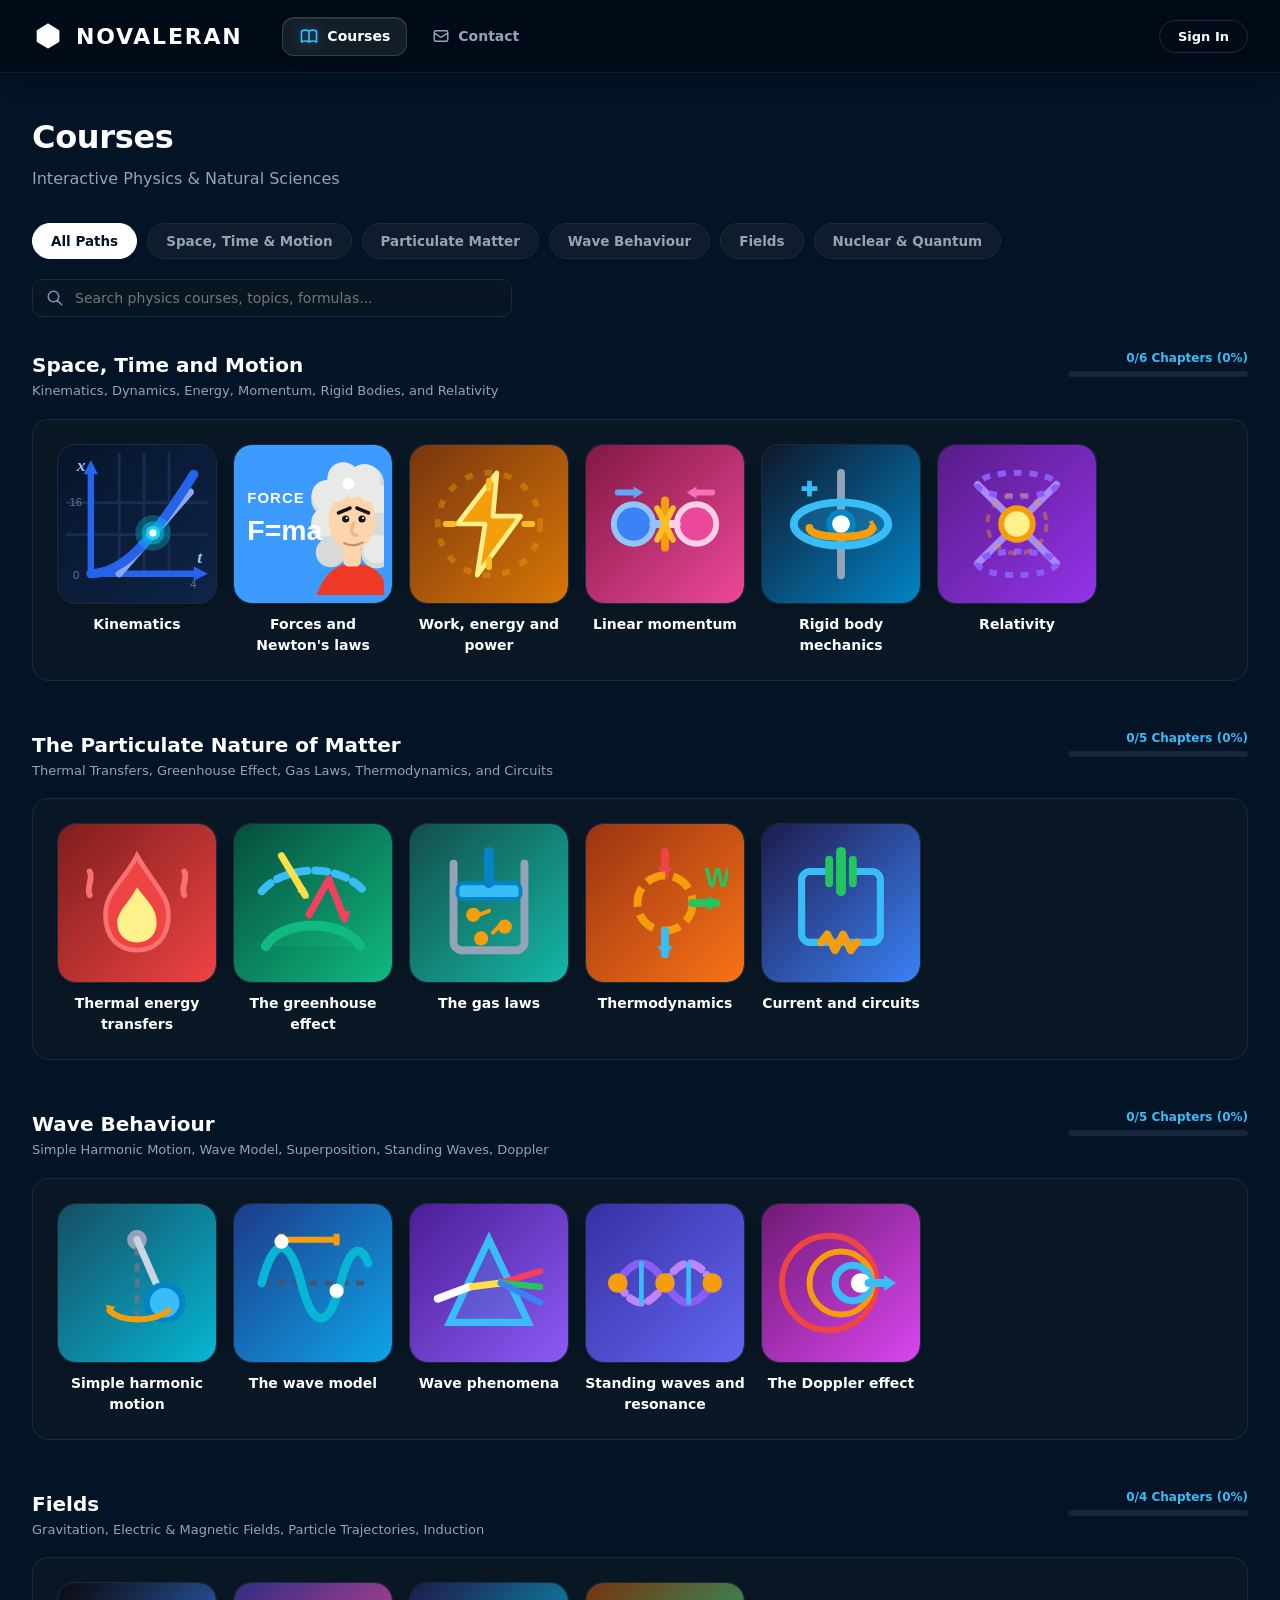
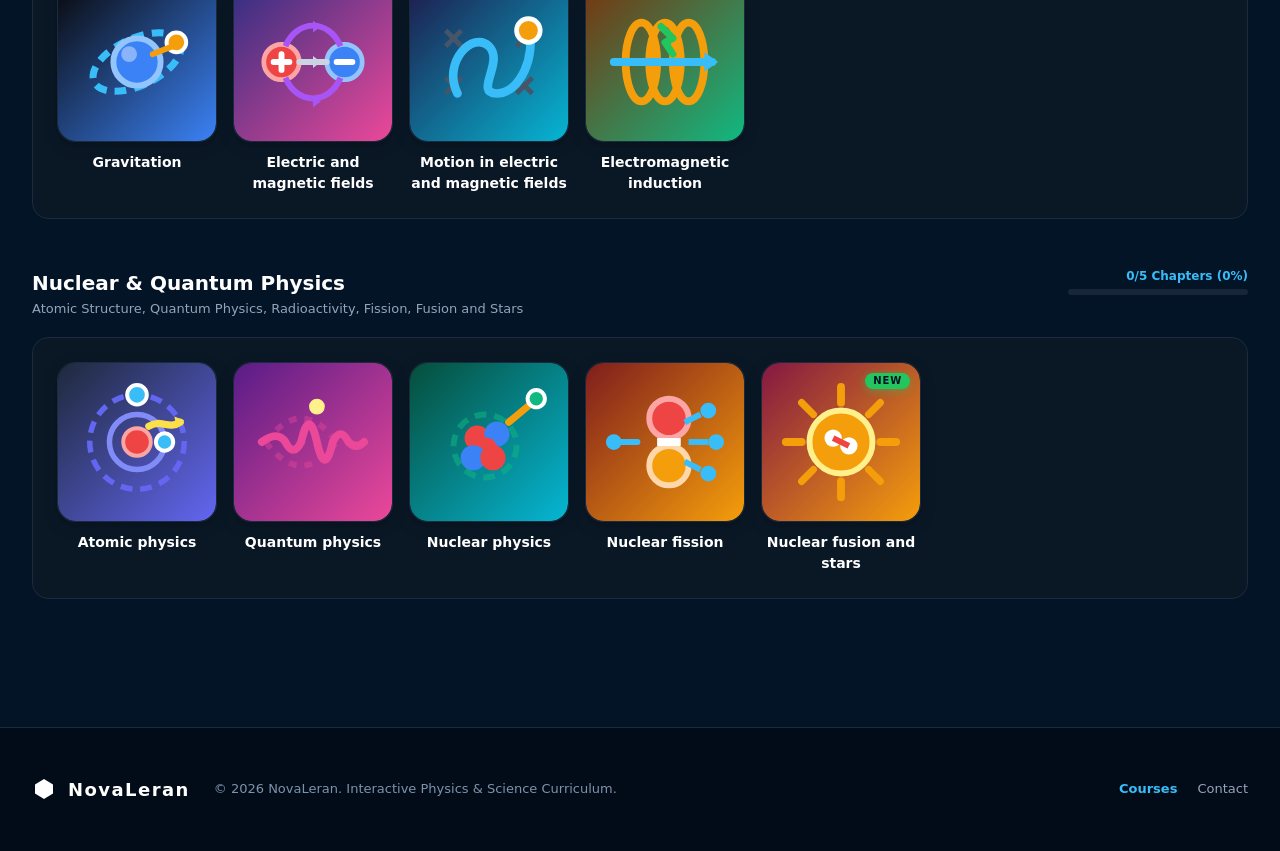
==== commit 84e01882: "Redesign Forces and Newton's laws chapter icon Replace the force-vector icon with an illustrated sci" ====
--- a/index.html
+++ b/index.html
@@ -118,6 +118,6 @@
 
   <!-- Scripts -->
   <script src="curriculum-data.js?v=18"></script>
-  <script src="app.js?v=18"></script>
+  <script src="app.js?v=19"></script>
 </body>
 </html>
